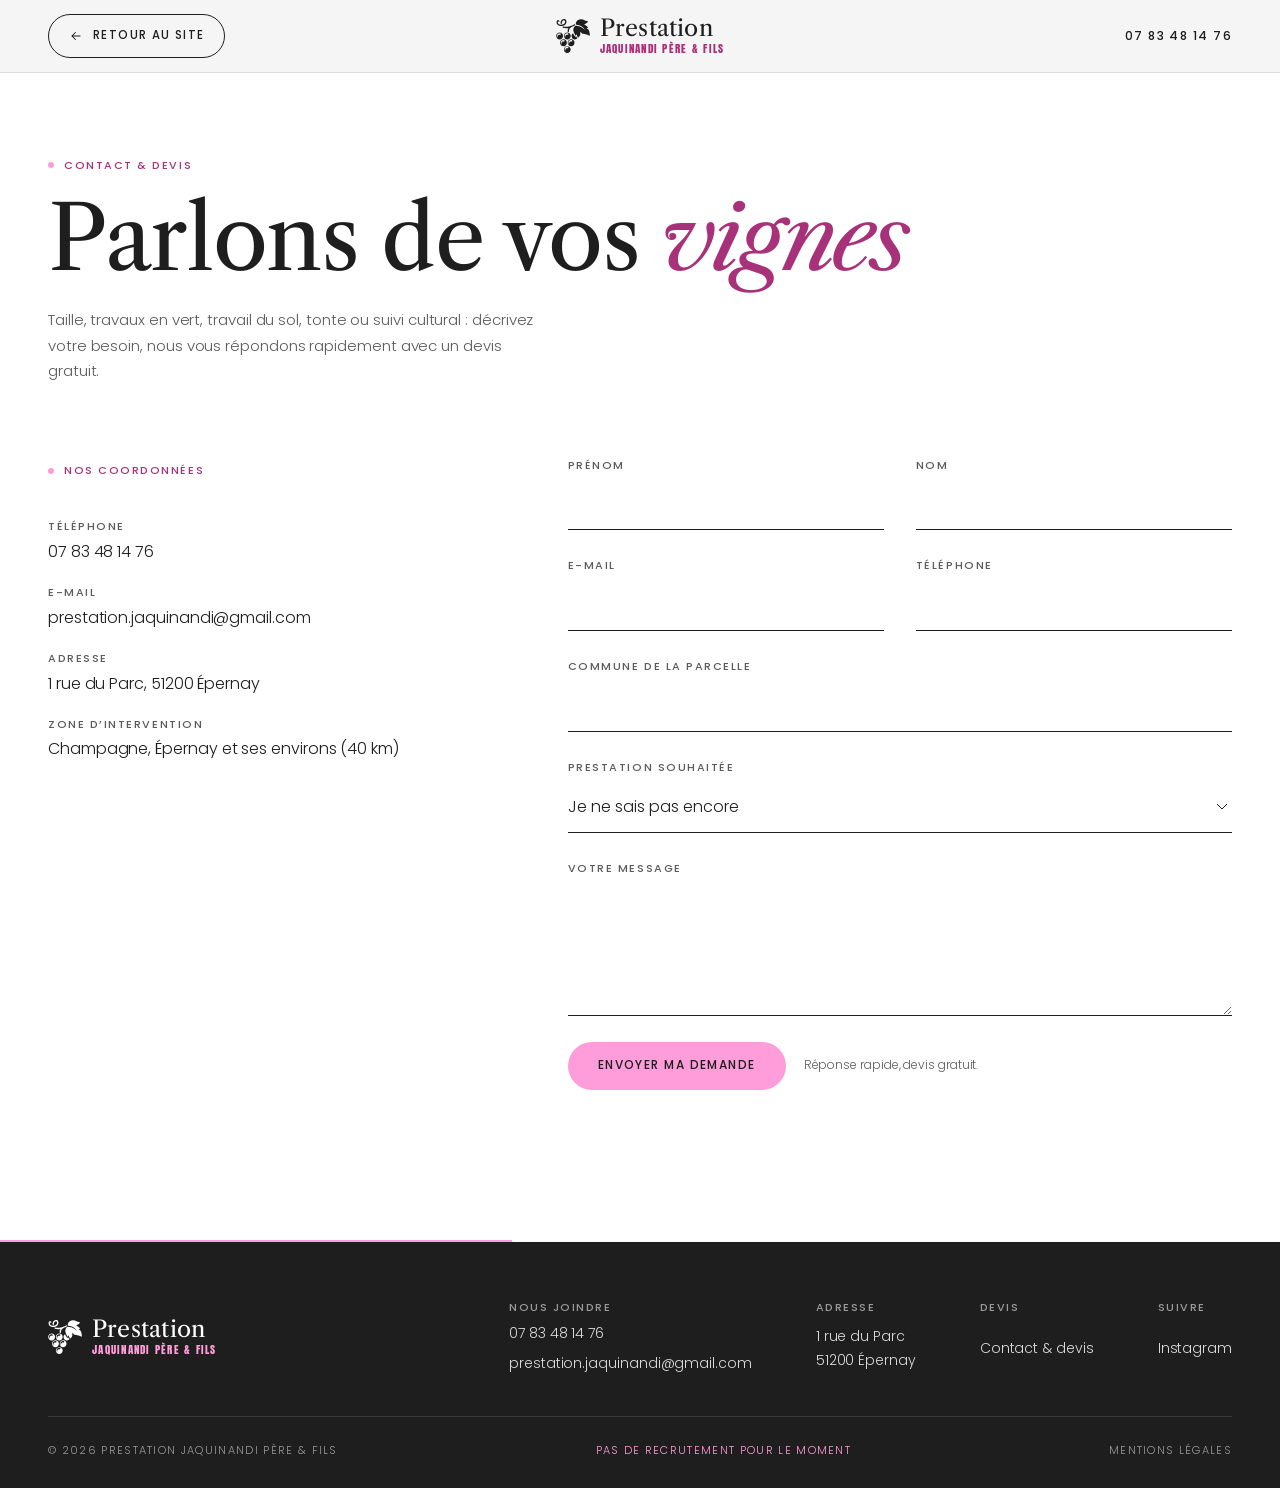
==== contact.html @ 215cd593 "latest version" ====
<!doctype html>
<html lang="fr">
<head>
<meta charset="utf-8">
<meta name="viewport" content="width=device-width, initial-scale=1, viewport-fit=cover">
<title>Contact et devis · Prestation Jaquinandi</title>
<meta name="description" content="Demandez un devis gratuit à Prestation Jaquinandi Père &amp; Fils, prestataire viticole à Épernay : téléphone, e-mail et formulaire de contact.">
<meta name="claude:viewport-fit-sides" content="cover">
<meta name="theme-color" content="#1E1E1E">
<link rel="preconnect" href="https://fonts.googleapis.com">
<link rel="preconnect" href="https://fonts.gstatic.com" crossorigin>
<link rel="stylesheet" href="https://fonts.googleapis.com/css2?family=Anton&amp;family=Libre+Caslon+Text:ital,wght@0,400;1,400&amp;family=Poppins:wght@300;400;500;600&amp;display=swap">
<link rel="stylesheet" href="style.css">
</head>
<body>
<svg width="0" height="0" style="position:absolute" aria-hidden="true">
  <symbol id="grappe" viewBox="21 20 158 160"><g fill="currentColor" fill-rule="evenodd" clip-rule="evenodd"><path d="M35.85 51.963c2.974.842 6.274 1.226 9.589 1.12 2.334-.157 4.651-.451 6.942-.961l-.007-.007a28.56 28.56 0 0 0 4.617-1.592c3.592-1.606 6.734-3.987 8.921-7.197 1.991-2.921 3.174-6.474 3.174-10.682 0-2.134-.322-3.987-.894-5.574-.67-1.860-1.679-3.327-2.922-4.44a10.18 10.18 0 0 0-4.017-2.194c-4.208-1.208-10.009.212-13.411 2.828-5.962 4.583-7.074 12.627-5.879 19.662 2.103.113 4.203.025 6.298-.301-.819-4.501-.348-11.516 3.373-14.376 2.84-2.14 8.167-3.586 10.685.958.321.89.501 2.026.501 3.437 0 2.867-.772 5.238-2.072 7.145-1.495 2.195-3.72 3.857-6.303 5.012-1.602.715-3.342 1.237-5.141 1.571l-.002-.006c-1.977.383-4.075.542-6.432.42l-.087-.005-.071-.005-.016-.001-.087-.006-.087-.006-.018-.001-.069-.005-.087-.006a35.238 35.238 0 0 1-1.993-.194l-.004-.03a23.22 23.22 0 0 1-2.815-.605c-5.659-1.603-11.342-8.993-8.374-14.06.513-.878 1.154-.292 1.828.407a3.116 3.116 0 0 0 4.417.061 3.145 3.145 0 0 0 .061-4.434c-1.164-1.206-2.372-1.973-3.569-2.364-3.233-1.059-6.11.542-7.742 3.328-.9 1.537-1.474 3.519-1.599 5.671-.497 8.596 5.363 15.187 13.292 17.432z"/><path d="M55.855 55.095c-2.344.913-4.823 1.509-7.735 1.703.279.329.566.645.858.948 6.791 7.019 19.539 5.512 29.521 4.02-2.562 3.922-4.093 9.292-3.553 16.826a3.132 3.132 0 0 0 3.34 2.91 3.137 3.137 0 0 0 2.9-3.352c-1.24-17.305 14.079-20.903 24.731-26.58 2.020-1.078 4.105-2.502 4.436-3.255a3.144 3.144 0 0 0-1.602-4.138c-.017-.007-24.954 10.429-29.52 11.123-7.632 1.16-17.616 2.676-23.376-.205z"/><path d="M73.088 83.939c-8.887 0-16.093 7.232-16.093 16.153 0 8.919 7.205 16.151 16.093 16.151s16.094-7.232 16.094-16.151c0-8.921-7.205-16.153-16.094-16.153zm5.234 7.729c-.476 2.355-2.993 2.273-4.855 2.241-5.420-.097-7.734 1.909-9.094 5.039-1.309 3.009-.655 3.844-1.164 6.773-.214 1.224-.658 1.519-1.628-1.593-5.588-17.91 18.375-20.554 16.741-12.46z"/><path d="M73.088 147.696c-8.887 0-16.093 7.231-16.093 16.152 0 8.920 7.205 16.152 16.093 16.152s16.094-7.232 16.094-16.152c0-8.921-7.205-16.152-16.094-16.152zm5.234 7.729c-.476 2.355-2.993 2.273-4.855 2.241-5.420-.097-7.734 1.909-9.094 5.039-1.309 3.009-.655 3.844-1.164 6.773-.214 1.224-.658 1.519-1.628-1.593-5.588-17.91 18.375-20.554 16.741-12.46z"/><path d="M71.184 131.97c0-8.92-7.205-16.152-16.094-16.152-8.888 0-16.093 7.232-16.093 16.152 0 8.921 7.205 16.152 16.093 16.152 8.889-.001 16.094-7.231 16.094-16.152zm-10.86-8.423c-.475 2.355-2.993 2.273-4.855 2.241-5.42-.097-7.734 1.909-9.094 5.039-1.309 3.009-.655 3.844-1.163 6.773-.214 1.224-.658 1.519-1.628-1.593-5.589-17.910 18.374-20.554 16.74-12.46z"/><path d="M91.087 115.818c-8.888 0-16.093 7.232-16.093 16.152 0 8.921 7.205 16.152 16.093 16.152s16.093-7.231 16.093-16.152c0-8.921-7.205-16.152-16.093-16.152zm5.233 7.729c-.475 2.355-2.993 2.273-4.855 2.241-5.42-.097-7.734 1.909-9.094 5.039-1.309 3.009-.655 3.844-1.164 6.773-.214 1.224-.658 1.519-1.628-1.593-5.588-17.910 18.375-20.554 16.741-12.46z"/><path d="M118.687 107.996c-.855-1.859-1.312-2.815-1.772-3.783l-.641-1.346a5.86 5.86 0 0 1-7.334-1.732l-.162-.227c-3.028-3.681-6.27-8.841-8.715-14.19a16.15 16.15 0 0 0-7.069 13.375c0 8.919 7.204 16.151 16.092 16.151 4.759 0 9.035-2.075 11.981-5.37a5.857 5.857 0 0 1-2.38-2.878z"/><path d="M53.185 100.092c0-8.921-7.204-16.153-16.093-16.153-8.887 0-16.092 7.232-16.092 16.153 0 8.919 7.205 16.151 16.093 16.151s16.092-7.232 16.092-16.151zm-10.86-8.424c-.475 2.355-2.993 2.273-4.855 2.241-5.42-.097-7.734 1.909-9.094 5.039-1.309 3.009-.655 3.844-1.164 6.773-.214 1.224-.658 1.519-1.628-1.593-5.588-17.910 18.375-20.554 16.741-12.46z"/><path d="M178.997 94.497c-.099-12.316-2.631-26.095-13.104-30.379-3.824-1.564-5.555-1.057 1.516-2.177 4.448-.704 3.423-1.547.85-5.15-5.377-7.528-14.108-9.776-14.16-10.08-.746-4.314 13.204-5.223 15.465-14.777 1.098-4.641-6.443-1.368-15.554-6.56-17.002-9.69-38.447-.323-40.58 12.506-1.499 9.031 3.548 9.115 10.632 10.628 12.027 2.571 20.076 6.846 28.569 16.921 7.595 9.008.699 3.993-5.836-1.389-6.874-5.659-12.411-8.363-18.901-10.178-5.286-1.476-13.571-4.553-18.12-.888-4.812 3.879-8.26 11.842-8.31 17.899-.063 7.531 4.399 17.891 8.974 24.945 2.664 4.11 2.064 4.304 3.922.551.961-1.939 2.059-4.222 2.221-4.646 1.334 4.167 3.325 8.642 5.163 12.858 1.501 3.451 1.122 4.418 4.646 1.359 1.473-1.277 2.889-2.948 4.122-4.762 4.882-7.183 4.026-9.033 3.845-16.672-.074-3.098.115-5.61 1.272-2.818 11.506 12.12 13.639 8.454 26.83 11.737 4.229 1.053 7.515 2.402 10.248 3.502 5.722 2.3 6.34 3.741 6.29-2.43z"/></g></symbol>
</svg>

<a class="skip" href="#main">Aller au contenu</a>

<header class="hdr solid" id="hdr">
  <div class="hdr-in wrap">
    <a class="hdr-cta" href="index.html"><svg width="14" height="14" viewBox="0 0 24 24" fill="none" stroke="currentColor" stroke-width="1.8" stroke-linecap="round" stroke-linejoin="round" aria-hidden="true" style="transform:scaleX(-1)"><path d="M5 12h14M13 6l6 6-6 6"/></svg><span class="l">Retour au site</span><span class="s">Accueil</span></a>
    <a class="logo" href="index.html" aria-label="Prestation Jaquinandi Père et Fils, retour à l’accueil">
      <svg aria-hidden="true"><use href="#grappe"></use></svg>
      <span><b>Prestation</b><small>JAQUINANDI PÈRE &amp; FILS</small></span>
    </a>
    <a class="caps hdr-tel" href="tel:+33783481476" aria-label="Appeler le 07 83 48 14 76"><span class="t">07 83 48 14 76</span><svg width="16" height="16" viewBox="0 0 24 24" fill="none" stroke="currentColor" stroke-width="1.6" stroke-linecap="round" stroke-linejoin="round" aria-hidden="true"><path d="M22 16.9v3a2 2 0 0 1-2.2 2 19.8 19.8 0 0 1-8.6-3.1 19.5 19.5 0 0 1-6-6A19.8 19.8 0 0 1 2.1 4.2 2 2 0 0 1 4.1 2h3a2 2 0 0 1 2 1.7c.1 1 .4 1.9.7 2.8a2 2 0 0 1-.5 2.1L8 9.9a16 16 0 0 0 6 6l1.3-1.3a2 2 0 0 1 2.1-.4c.9.3 1.8.6 2.8.7a2 2 0 0 1 1.7 2z"/></svg></a>
  </div>
</header>

<main id="main">
<section class="page-hero wrap" aria-labelledby="page-t">
  <p class="lbl rv">Contact &amp; devis</p>
  <h1 class="rv d1" id="page-t">Parlons de vos <em>vignes</em></h1>
  <p class="lead rv d2">Taille, travaux en vert, travail du sol, tonte ou suivi cultural&nbsp;: décrivez votre besoin, nous vous répondons rapidement avec un devis gratuit.</p>
</section>

<section class="contact on-page wrap" id="contact" aria-labelledby="contact-t">
  <div class="contact-grid">
    <div>
      <h2 class="lbl rv" id="contact-t">Nos coordonnées</h2>
      <ul class="coords rv d2">
        <li><small>Téléphone</small><a href="tel:+33783481476">07 83 48 14 76</a></li>
        <li><small>E-mail</small><a href="mailto:prestation.jaquinandi@gmail.com">prestation.jaquinandi@gmail.com</a></li>
        <li><small>Adresse</small><span>1 rue du Parc, 51200 Épernay</span></li>
        <li><small>Zone d’intervention</small><span>Champagne, Épernay et ses environs (40 km)</span></li>
      </ul>
    </div>
    <form class="f rv d1" id="form" action="https://formsubmit.co/prestation.jaquinandi@gmail.com" method="POST">
      <input type="hidden" name="_subject" value="Nouvelle demande de devis depuis le site">
      <input type="hidden" name="_template" value="table">
      <input type="hidden" name="_next" value="#merci" id="fNext">
      <input type="text" name="_honey" style="display:none" tabindex="-1" autocomplete="off" aria-hidden="true">
      <label for="fPrenom">Prénom<input id="fPrenom" name="Prénom" type="text" autocomplete="given-name" required></label>
      <label for="fNom">Nom<input id="fNom" name="Nom" type="text" autocomplete="family-name" required></label>
      <label for="fMail">E-mail<input id="fMail" name="email" type="email" autocomplete="email" required></label>
      <label for="fTel">Téléphone<input id="fTel" name="Téléphone" type="tel" autocomplete="tel"></label>
      <label class="full" for="fCommune">Commune de la parcelle<input id="fCommune" name="Commune" type="text" autocomplete="address-level2"></label>
      <label class="full" for="fObjet">Prestation souhaitée
        <select id="fObjet" name="Prestation">
          <option>Je ne sais pas encore</option><option>Taille &amp; liage</option><option>Travaux en vert</option><option>Travail du sol</option><option>Tonte</option><option>Entretien des abords</option><option>Suivi cultural</option><option>Vendanges</option>
        </select>
      </label>
      <label class="full" for="fMsg">Votre message<textarea id="fMsg" name="Message" rows="4" required></textarea></label>
      <div class="full send"><button class="pill" type="submit">Envoyer ma demande</button><small>Réponse rapide, devis gratuit.</small></div>
      <p class="f-msg" id="fMsgOk" hidden>Merci pour votre message. Nous revenons vers vous très vite.</p>
    </form>
  </div>
</section>
</main>

<footer class="ft dark">
  <div class="ft-line"></div>
  <div class="ft-in wrap">
    <div class="ft-top">
      <a class="logo" href="index.html" aria-label="Retour à l’accueil"><svg aria-hidden="true"><use href="#grappe"></use></svg><span><b>Prestation</b><small>JAQUINANDI PÈRE &amp; FILS</small></span></a>
      <div class="ft-cols">
        <div><small>Nous joindre</small><a href="tel:+33783481476">07 83 48 14 76</a><a href="mailto:prestation.jaquinandi@gmail.com">prestation.jaquinandi@gmail.com</a></div>
        <div><small>Adresse</small><span>1 rue du Parc<br>51200 Épernay</span></div>
        <div><small>Devis</small><a href="contact.html">Contact &amp; devis</a></div>
        <div><small>Suivre</small><a href="https://www.instagram.com/prestation.jaquinandi" target="_blank" rel="noopener">Instagram</a></div>
      </div>
    </div>
    <div class="ft-bot">
      <span>© <span id="yr">2026</span> Prestation Jaquinandi Père &amp; Fils</span>
      <span class="norecr">Pas de recrutement pour le moment</span>
      <a href="mentions-legales.html">Mentions légales</a>
    </div>
  </div>
</footer>

<script>
(function(){
  var d=document, root=d.documentElement;
  root.classList.add('js');
  var reduce=window.matchMedia('(prefers-reduced-motion: reduce)').matches;
  var $=function(q){return d.querySelector(q)};
  $('#yr').textContent=new Date().getFullYear();

  /* Apparition des blocs */
  var rvs=Array.prototype.slice.call(d.querySelectorAll('.rv'));
  if('IntersectionObserver' in window && !reduce){
    var io=new IntersectionObserver(function(es){es.forEach(function(e){if(e.isIntersecting){e.target.classList.add('in');io.unobserve(e.target)}})},{rootMargin:'0px 0px -8% 0px'});
    rvs.forEach(function(el){io.observe(el)});
  } else rvs.forEach(function(el){el.classList.add('in')});

  /* Prestation pré-sélectionnée : contact.html?prestation=Tonte */
  try{
    var want=new URLSearchParams(location.search).get('prestation'), sel=$('#fObjet');
    if(want) Array.prototype.forEach.call(sel.options,function(o){if(o.text.toLowerCase()===want.toLowerCase())sel.value=o.value});
  }catch(e){}

  /* Formulaire (FormSubmit) */
  var fNext=$('#fNext'), ok=$('#fMsgOk'), form=$('#form');
  try{fNext.value=location.href.split('#')[0].split('?')[0]+'#merci'}catch(e){}
  if(location.hash==='#merci'){ok.hidden=false;form.scrollIntoView()}
  var framed=false; try{framed=window.self!==window.top}catch(e){framed=true}
  if(framed || location.protocol==='file:'){
    form.addEventListener('submit',function(e){e.preventDefault();ok.textContent='Aperçu : le formulaire est désactivé ici. Sur le site en ligne, la demande arrivera par e-mail.';ok.hidden=false});
  }
})();
</script>
</body>
</html>
---- style.css ----
/* Mise en page : style maison de Champagne (blanc, typo fine en capitales, photo pleine page),
   aux couleurs de Prestation Jaquinandi. Le rose reste un détail : filets, puces, mots-clés. */
:root{
  --rose:#FE9DD9;        /* rose signature (décor, fonds) */
  --rose-ink:#A8327A;    /* rose lisible sur clair (texte) */
  --ink:#1E1E1E;         /* anthracite */
  --paper:#F5F5F5;       /* blanc cassé */
  --white:#FFFFFF;
  --grey:#8F8F8F;        /* gris charte (décor) */
  --grey-ink:#5C5A5B;    /* gris lisible (texte secondaire) */
  --line:#DEDADC;
  --display:"Libre Caslon Text", "Adobe Caslon Pro", Georgia, "Times New Roman", serif;
  --body:Poppins, "Helvetica Neue", Arial, sans-serif;
  --stamp:Anton, Impact, "Arial Narrow", sans-serif;
  --ease:cubic-bezier(.22,.8,.2,1);
  --gut:max(16px, env(safe-area-inset-left, 0px));
  --gut-r:max(16px, env(safe-area-inset-right, 0px));
  --pad:clamp(16px, 4vw, 48px);
  color-scheme:light;
}
*,*::before,*::after{box-sizing:border-box}
html{scroll-behavior:smooth;-webkit-text-size-adjust:100%}
body{margin:0;background:var(--paper);color:var(--ink);font-family:var(--body);font-weight:300;font-size:15px;line-height:1.7;letter-spacing:-.005em;-webkit-font-smoothing:antialiased;overflow-x:hidden}
img{display:block;max-width:100%}
a{color:inherit}
button{font:inherit;color:inherit}
h1,h2,h3{font-weight:400;margin:0;text-wrap:balance}
p{margin:0}
:focus-visible{outline:2px solid var(--rose-ink);outline-offset:3px}
.dark :focus-visible{outline-color:var(--rose)}
.sr{position:absolute;width:1px;height:1px;overflow:hidden;clip:rect(0 0 0 0);white-space:nowrap}
.skip{position:fixed;left:16px;top:-60px;z-index:100;background:var(--ink);color:#fff;padding:10px 16px;text-decoration:none}
.skip:focus{top:16px}

/* Éléments récurrents */
.wrap{padding-left:max(var(--pad), env(safe-area-inset-left, 0px));padding-right:max(var(--pad), env(safe-area-inset-right, 0px))}
.lbl{display:inline-flex;align-items:center;gap:10px;font-size:11px;font-weight:500;text-transform:uppercase;letter-spacing:.14em;color:var(--rose-ink)}
.lbl::before{content:"";width:6px;height:6px;border-radius:50%;background:var(--rose)}
.dark .lbl{color:var(--rose)}
.split{display:block;height:2px;width:120px;background:linear-gradient(90deg,var(--rose) 0 40%,var(--ink) 40% 100%)}
.dark .split{background:linear-gradient(90deg,var(--rose) 0 40%,#fff 40% 100%)}
.h2{font-family:var(--display);font-size:clamp(30px,4.2vw,56px);line-height:1.08;letter-spacing:-.01em}
.h2 em{font-style:italic;color:var(--rose-ink)}
.dark .h2 em{color:var(--rose)}
.caps{font-size:12px;font-weight:500;text-transform:uppercase;letter-spacing:.12em}
.u{text-decoration:none;border-bottom:1px solid var(--rose);padding-bottom:3px;transition:color .3s}
.u:hover{color:var(--rose-ink)}
.dark .u:hover{color:var(--rose)}
.pill{display:inline-flex;align-items:center;justify-content:center;gap:10px;min-height:48px;padding:0 30px;border-radius:999px;border:0;background:var(--rose);color:var(--ink);font-size:12px;font-weight:500;text-transform:uppercase;letter-spacing:.12em;text-decoration:none;cursor:pointer;transition:transform .4s var(--ease),background .3s}
.pill:hover{transform:translateY(-2px);background:#ffb3e3}
.pill.dark-pill{background:var(--ink);color:#fff}
.pill.dark-pill:hover{background:#000}

/* Apparition au défilement (uniquement si JS actif) */
.js .rv{opacity:0;transform:translateY(28px);transition:opacity 1s var(--ease),transform 1.1s var(--ease)}
.js .rv.in{opacity:1;transform:none}
.js .rv.d1{transition-delay:.1s}.js .rv.d2{transition-delay:.2s}.js .rv.d3{transition-delay:.3s}

/* ---------- En-tête ---------- */
body::before{content:"";position:fixed;inset:0 0 auto;height:env(safe-area-inset-top,0px);z-index:60;background:var(--ink)}
.hdr{position:fixed;top:env(safe-area-inset-top,0px);left:0;right:0;z-index:50;color:#fff;transition:background .5s var(--ease),color .5s,transform .6s var(--ease),border-color .5s;border-bottom:1px solid transparent}
.hdr.solid{background:rgba(245,245,245,.92);-webkit-backdrop-filter:blur(14px);backdrop-filter:blur(14px);color:var(--ink);border-bottom-color:var(--line)}
.hdr.hide{transform:translateY(-110%)}
.hdr-in{display:grid;grid-template-columns:1fr auto 1fr;align-items:center;gap:16px;padding-block:14px}
.hdr .caps{background:none;border:0;padding:12px 0;cursor:pointer;text-decoration:none;display:inline-flex;align-items:center;gap:10px}
.logo{display:flex;align-items:center;gap:10px;text-decoration:none;line-height:1}
.logo svg{width:34px;height:34px;flex:none}
.logo b{display:block;font-family:var(--display);font-weight:400;font-size:23px;letter-spacing:.01em}
.logo small{display:block;font-family:var(--stamp);font-size:10.5px;letter-spacing:.12em;color:var(--rose);margin-top:4px}
.hdr.solid .logo small{color:var(--rose-ink)}
/* Bouton Contact & devis + téléphone */
.hdr-cta{justify-self:start;display:inline-flex;align-items:center;gap:10px;min-height:44px;padding:0 20px;border:1px solid currentColor;border-radius:999px;font-size:11.5px;font-weight:500;text-transform:uppercase;letter-spacing:.12em;text-decoration:none;transition:background .35s,color .35s,border-color .35s}
.hdr-cta:hover{background:var(--rose);border-color:var(--rose);color:var(--ink)}
.hdr-cta svg{flex:none;transition:transform .4s var(--ease)}
.hdr-cta:hover svg{transform:translateX(3px)}
.hdr-cta .s{display:none}
.hdr .hdr-tel{justify-self:end;font-variant-numeric:tabular-nums}
.hdr-tel svg{display:none}
@media (max-width:640px){
  .logo svg{width:28px;height:28px}.logo b{font-size:19px}.logo small{font-size:9px}
  .hdr-cta{padding:0 14px}.hdr-cta .l{display:none}.hdr-cta .s{display:inline}.hdr-cta svg{display:none}
  .hdr-tel .t{display:none}.hdr-tel svg{display:block}
  .hdr .hdr-tel{width:44px;height:44px;justify-content:center;border:1px solid currentColor;border-radius:50%;padding:0}
}
.call-cta{display:flex;flex-wrap:wrap;align-items:center;gap:20px 32px}
.call .pill.dark-pill{min-height:52px}
/* Page contact */
.page-hero{padding-top:calc(env(safe-area-inset-top,0px) + 150px);padding-bottom:clamp(40px,6vw,72px);background:var(--white)}
.page-hero h1{font-family:var(--display);font-size:clamp(44px,7vw,104px);line-height:1;letter-spacing:-.015em;margin-top:18px}
.page-hero h1 em{font-style:italic;color:var(--rose-ink)}
.page-hero p.lead{margin-top:24px;max-width:56ch;color:var(--grey-ink)}
.contact.on-page{padding-top:0}


/* ---------- Couverture ---------- */
.hero{position:relative;min-height:max(600px,96svh);display:flex;flex-direction:column;justify-content:flex-end;color:#fff;background:var(--ink);overflow:hidden}
.hero-img{position:absolute;inset:0;width:100%;height:100%;object-fit:cover;object-position:50% 55%;transform:scale(1.12);transition:transform 2.8s var(--ease)}
.loaded .hero-img{transform:scale(1)}
.hero::after{content:"";position:absolute;inset:0;background:linear-gradient(180deg,rgba(0,0,0,.42) 0%,rgba(0,0,0,0) 22%,rgba(0,0,0,0) 55%,rgba(0,0,0,.55) 100%)}
.hero-in{position:relative;z-index:1;display:flex;flex-wrap:wrap;align-items:flex-end;justify-content:space-between;gap:24px;padding-block:0 clamp(28px,5vw,56px)}
.hero h1{font-family:var(--display);font-size:clamp(38px,6.4vw,92px);line-height:1.02;letter-spacing:-.015em;max-width:12ch}
.hero h1 em{color:var(--rose)}
.hero h1 .w{display:inline-block;overflow:hidden;vertical-align:bottom;padding-bottom:.08em}
.hero h1 .w>span{display:inline-block;transform:translateY(110%);transition:transform 1.3s var(--ease)}
.loaded .hero h1 .w>span{transform:none}
.hero .split{width:0;transition:width 1.2s var(--ease) .6s;margin-bottom:22px}
.loaded .hero .split{width:120px}
.hero-side{display:flex;flex-direction:column;align-items:flex-end;gap:14px;text-align:right;max-width:300px;opacity:0;transition:opacity 1.2s .9s}
.loaded .hero-side{opacity:1}
.hero-side p{font-size:13px;line-height:1.6}
.scroll-cue{width:1px;height:46px;background:rgba(255,255,255,.35);position:relative;overflow:hidden;margin-left:auto}
.scroll-cue::after{content:"";position:absolute;left:0;top:-50%;width:1px;height:50%;background:var(--rose);animation:cue 2.2s var(--ease) infinite}
@keyframes cue{to{top:110%}}

/* ---------- Intro / manifeste ---------- */
.intro{padding-block:clamp(90px,13vw,170px);text-align:center;background:var(--white)}
.intro .h2{max-width:20ch;margin:18px auto 0}
.intro .split{margin:32px auto}
.intro p.lead{max-width:60ch;margin:0 auto;color:var(--grey-ink);font-size:15.5px}
.poles{display:flex;flex-wrap:wrap;justify-content:center;gap:10px;margin-top:36px}
.poles span{border:1px solid var(--line);border-radius:999px;padding:9px 18px;font-size:12px;text-transform:uppercase;letter-spacing:.1em;font-weight:400}

/* Bandeau défilant */
.marquee{background:var(--ink);color:#fff;overflow:hidden;padding-block:20px;border-block:1px solid #333}
.marquee-track{display:flex;width:max-content;animation:mq 46s linear infinite}
.marquee:hover .marquee-track{animation-play-state:paused}
.marquee span{display:inline-flex;align-items:center;gap:28px;padding-right:28px;font-size:13px;text-transform:uppercase;letter-spacing:.12em;white-space:nowrap}
.marquee span::after{content:"";width:6px;height:6px;border-radius:50%;background:var(--rose)}
@keyframes mq{to{transform:translateX(-50%)}}

/* ---------- Une année dans la vigne (effet principal) ---------- */
.seasons{position:relative;height:520vh;background:var(--ink)}
.s-stage{position:sticky;top:0;height:100vh;height:100svh;overflow:hidden;color:#fff}
.s-bg{position:absolute;inset:0;clip-path:inset(100% 0 0 0);transition:clip-path 1.3s var(--ease)}
.s-bg.on{clip-path:inset(0)}
.s-bg:first-child{clip-path:inset(0)}
.s-bg img{width:100%;height:100%;object-fit:cover;transform:scale(1.14);will-change:transform}
.s-shade{position:absolute;inset:0;background:linear-gradient(90deg,rgba(0,0,0,.7) 0%,rgba(0,0,0,.35) 50%,rgba(0,0,0,.25) 100%),linear-gradient(0deg,rgba(0,0,0,.55) 0%,rgba(0,0,0,0) 40%)}
.s-ui{position:relative;z-index:2;height:100%;display:grid;grid-template-rows:auto 1fr auto;padding-top:calc(env(safe-area-inset-top,0px) + 40px);padding-bottom:max(28px,env(safe-area-inset-bottom,0px))}
.s-head{display:flex;justify-content:space-between;align-items:center;gap:16px}
.s-count{font-family:var(--display);font-size:15px;font-variant-numeric:tabular-nums;letter-spacing:.04em}
.s-count b{font-weight:400;color:var(--rose)}
.s-body{position:relative;min-height:0}
.s-panel{position:absolute;inset:0;display:grid;grid-template-columns:minmax(0,1.3fr) minmax(0,1fr);align-items:center;gap:clamp(24px,5vw,80px);pointer-events:none;visibility:hidden;transition:visibility 0s 1.2s}
.s-panel.on{pointer-events:auto;visibility:visible;transition:none}
.s-name{font-family:var(--display);font-size:clamp(60px,10.5vw,170px);line-height:.9;letter-spacing:-.02em}
.s-name .w{display:block;overflow:hidden;padding-bottom:.1em}
.s-name .w>span{display:block;transform:translateY(140%);transition:transform 1.1s var(--ease)}
.s-panel.on .s-name .w>span{transform:none;transition-delay:.15s}
.s-months{margin-top:18px;display:flex;align-items:center;gap:14px;opacity:0;transform:translateY(12px);transition:opacity .8s,transform .9s var(--ease)}
.s-months::before{content:"";width:40px;height:1px;background:var(--rose)}
.s-panel.on .s-months{opacity:1;transform:none;transition-delay:.35s}
.s-side{display:grid;grid-template-columns:minmax(0,150px) minmax(0,1fr);gap:28px;align-items:end}
.s-photo{aspect-ratio:3/4;overflow:hidden;clip-path:inset(100% 0 0 0);transition:clip-path 1.1s var(--ease)}
.s-panel.on .s-photo{clip-path:inset(0);transition-delay:.3s}
.s-photo img{width:100%;height:100%;object-fit:cover}
.s-list{list-style:none;margin:0;padding:0;display:grid;gap:0}
.s-list li{padding:14px 0;border-top:1px solid rgba(255,255,255,.22);opacity:0;transform:translateY(16px);transition:opacity .7s,transform .8s var(--ease)}
.s-list li:last-child{border-bottom:1px solid rgba(255,255,255,.22)}
.s-list b{display:block;font-weight:500;font-size:13px;text-transform:uppercase;letter-spacing:.1em}
.s-list span{display:block;font-size:13px;color:#d6d6d6;line-height:1.5;margin-top:2px}
.s-panel.on .s-list li{opacity:1;transform:none}
.s-panel.on .s-list li:nth-child(1){transition-delay:.35s}.s-panel.on .s-list li:nth-child(2){transition-delay:.45s}.s-panel.on .s-list li:nth-child(3){transition-delay:.55s}.s-panel.on .s-list li:nth-child(4){transition-delay:.65s}
.s-panel:not(.on) .s-name .w>span{transform:translateY(-140%)}
.s-panel.ahead:not(.on) .s-name .w>span{transform:translateY(140%)}
.s-time{display:grid;grid-template-columns:repeat(4,minmax(0,1fr));gap:10px}
.s-time button{background:none;border:0;padding:0 0 4px;text-align:left;cursor:pointer;color:rgba(255,255,255,.6);transition:color .4s}
.s-time button.on{color:#fff}
.s-time .bar{display:block;height:2px;background:rgba(255,255,255,.25);margin-bottom:12px;overflow:hidden}
.s-time .bar i{display:block;height:100%;width:100%;background:var(--rose);transform-origin:0 50%;transform:scaleX(0)}
@media (max-width:820px){
  .s-panel{grid-template-columns:minmax(0,1fr);align-content:center;gap:28px}
  .s-side{grid-template-columns:minmax(0,1fr)}
  .s-photo{display:none}
  .s-list li{padding:10px 0}
  .s-time .t{font-size:10px;letter-spacing:.08em}
}
@media (max-height:620px) and (max-width:820px){.s-list span{display:none}}

/* ---------- Prestations ---------- */
.services{padding-block:clamp(90px,12vw,150px);background:var(--paper)}
.sec-head{display:flex;flex-wrap:wrap;align-items:flex-end;justify-content:space-between;gap:24px 48px;margin-bottom:clamp(40px,6vw,72px)}
.sec-head .h2{margin-top:14px;max-width:16ch}
.sec-head p{max-width:46ch;color:var(--grey-ink)}
.grid{display:grid;grid-template-columns:repeat(3,minmax(0,1fr));gap:clamp(16px,2vw,28px)}
@media (max-width:900px){.grid{grid-template-columns:repeat(2,minmax(0,1fr))}}
@media (max-width:560px){.grid{grid-template-columns:minmax(0,1fr)}}
.tile{text-decoration:none;display:block}
.tile figure{margin:0;overflow:hidden;aspect-ratio:4/5;background:#e7e5e6}
.tile img{width:100%;height:100%;object-fit:cover;transition:transform 1.4s var(--ease)}
.tile:hover img{transform:scale(1.05)}
.tile .bar{display:block;width:24px;height:2px;margin:18px 0 0;background:var(--rose);transition:width .6s var(--ease)}
.tile:hover .bar{width:72px}
.tile h3{margin-top:14px;font-size:14px;font-weight:500;text-transform:uppercase;letter-spacing:.1em;transition:color .3s}
.tile:hover h3{color:var(--rose-ink)}
.tile p{margin-top:6px;font-size:13.5px;color:var(--grey-ink);line-height:1.6}
.tile p.tag{font-family:var(--display);font-style:italic;font-size:16px;color:var(--ink);margin-top:8px}

/* ---------- Avant / après ---------- */
.ba{padding-block:0 clamp(90px,12vw,150px);background:var(--paper)}
.ba-box{position:relative;aspect-ratio:16/9;max-height:82svh;width:100%;overflow:hidden;background:var(--ink);user-select:none;-webkit-user-select:none;touch-action:pan-y}
@media (max-width:700px){.ba-box{aspect-ratio:4/5}}
.ba-box img{position:absolute;inset:0;width:100%;height:100%;object-fit:cover;pointer-events:none}
.ba-box .after{clip-path:inset(0 0 0 var(--pos,50%))}
.ba-line{position:absolute;top:0;bottom:0;left:var(--pos,50%);width:2px;margin-left:-1px;background:var(--rose);pointer-events:none}
.ba-knob{position:absolute;top:50%;left:var(--pos,50%);width:56px;height:56px;margin:-28px 0 0 -28px;border-radius:50%;background:var(--rose);display:flex;align-items:center;justify-content:center;pointer-events:none;transition:transform .3s var(--ease)}
.ba-box:hover .ba-knob{transform:scale(1.08)}
.ba-tag{position:absolute;top:20px;padding:8px 14px;background:rgba(30,30,30,.72);color:#fff;font-size:11px;font-weight:500;text-transform:uppercase;letter-spacing:.14em;pointer-events:none}
.ba-tag.l{left:20px}.ba-tag.r{right:20px;background:var(--rose);color:var(--ink)}
.ba-box input{position:absolute;inset:0;width:100%;height:100%;margin:0;opacity:0;cursor:ew-resize}
.ba-box:has(input:focus-visible){outline:2px solid var(--rose-ink);outline-offset:4px}
.ba-note{margin-top:16px;display:flex;flex-wrap:wrap;justify-content:space-between;gap:12px;font-size:13px;color:var(--grey-ink)}

/* ---------- Bandeau photo ---------- */
.band{position:relative;height:clamp(460px,80vh,760px);overflow:hidden;color:#fff;background:var(--ink)}
.band img{position:absolute;left:0;top:-12%;width:100%;height:124%;object-fit:cover;object-position:50% 40%;filter:grayscale(1) contrast(1.05);will-change:transform}
.band::after{content:"";position:absolute;inset:0;background:linear-gradient(180deg,rgba(0,0,0,0) 45%,rgba(0,0,0,.6) 100%)}
.band-in{position:absolute;left:0;right:0;bottom:0;z-index:1;padding-block:0 clamp(28px,5vw,56px);display:flex;flex-wrap:wrap;gap:16px;align-items:flex-end;justify-content:space-between}
.band .split{margin-bottom:20px}

/* ---------- À propos ---------- */
.about{padding-block:clamp(90px,12vw,160px);background:var(--white)}
.about-grid{display:grid;grid-template-columns:minmax(0,.9fr) minmax(0,1.1fr);gap:clamp(32px,7vw,110px);align-items:center}
@media (max-width:820px){.about-grid{grid-template-columns:minmax(0,1fr)}}
.about figure{margin:0;position:relative}
.about figure .ph{aspect-ratio:4/5;overflow:hidden}
.about figure img{width:100%;height:100%;object-fit:cover}
.about figure figcaption{position:absolute;left:-1px;bottom:-1px;background:var(--white);padding:14px 20px 0 0;font-family:var(--display);font-style:italic;font-size:18px}
.about .h2{margin-top:14px}
.about-txt{display:grid;gap:18px;margin-top:28px;color:var(--grey-ink);max-width:60ch}
.creds{display:flex;flex-wrap:wrap;gap:8px;margin-top:28px}
.creds span{border:1px solid var(--rose);border-radius:999px;padding:7px 15px;font-size:12px;font-weight:400}
.method{margin-top:clamp(80px,10vw,130px)}
.steps{list-style:none;margin:40px 0 0;padding:0;display:grid;grid-template-columns:repeat(4,minmax(0,1fr));gap:clamp(20px,3vw,40px);counter-reset:st}
@media (max-width:900px){.steps{grid-template-columns:repeat(2,minmax(0,1fr))}}
@media (max-width:560px){.steps{grid-template-columns:minmax(0,1fr)}}
.steps li{counter-increment:st;border-top:1px solid var(--ink);padding-top:20px}
.steps li::before{content:counter(st,decimal-leading-zero);font-family:var(--display);font-size:15px;color:var(--rose-ink)}
.steps h3{font-size:13px;font-weight:500;text-transform:uppercase;letter-spacing:.1em;margin-top:12px}
.steps p{margin-top:10px;font-size:13.5px;color:var(--grey-ink);line-height:1.65}

/* ---------- Témoignages ---------- */
.quotes{padding-block:clamp(90px,12vw,150px);background:var(--paper);text-align:center}
.quotes .h2{margin:14px auto 0;max-width:18ch}
.q-grid{display:grid;grid-template-columns:repeat(3,minmax(0,1fr));gap:clamp(24px,4vw,64px);margin-top:clamp(48px,6vw,80px)}
@media (max-width:820px){.q-grid{grid-template-columns:minmax(0,1fr);max-width:520px;margin-inline:auto}}
.q-grid figure{margin:0;display:flex;flex-direction:column;align-items:center}
.q-grid figure::before{content:"\201D";font-family:var(--display);font-size:84px;line-height:.6;height:40px;color:var(--rose)}
.q-grid blockquote{margin:18px 0 0;font-family:var(--display);font-size:clamp(19px,1.7vw,23px);line-height:1.45}
.q-grid figcaption{margin-top:20px;font-size:12px;font-weight:500;text-transform:uppercase;letter-spacing:.14em;color:var(--grey-ink)}

/* ---------- Instagram ---------- */
.insta{padding-block:clamp(90px,12vw,150px) clamp(70px,9vw,110px);background:var(--white)}
.car-ctrl{display:flex;align-items:center;gap:22px}
.car-ctrl button{background:none;border:1px solid var(--ink);width:48px;height:48px;border-radius:50%;display:inline-flex;align-items:center;justify-content:center;cursor:pointer;transition:background .3s,color .3s}
.car-ctrl button:hover{background:var(--ink);color:#fff}
.car-ctrl button:disabled{opacity:.3;pointer-events:none}
.car{display:flex;gap:16px;overflow-x:auto;scroll-snap-type:x mandatory;scrollbar-width:none;padding-left:max(var(--pad), env(safe-area-inset-left, 0px));padding-right:max(var(--pad), env(safe-area-inset-right, 0px));scroll-padding-left:max(var(--pad), env(safe-area-inset-left, 0px));cursor:grab}
.car::-webkit-scrollbar{display:none}
.car.drag{cursor:grabbing;scroll-snap-type:none}
.car figure{flex:0 0 clamp(240px,26vw,380px);margin:0;scroll-snap-align:start}
.car .ph{aspect-ratio:4/5;overflow:hidden;background:#e7e5e6}
.car img{width:100%;height:100%;object-fit:cover;transition:transform 1.2s var(--ease);-webkit-user-drag:none}
.car figure:hover img{transform:scale(1.04)}
.car figcaption{margin-top:12px;font-size:12px;text-transform:uppercase;letter-spacing:.1em;color:var(--grey-ink)}
.car a{display:block;color:inherit;text-decoration:none}
.car .ph{position:relative}
.car .kind{position:absolute;top:12px;right:12px;width:32px;height:32px;border-radius:50%;background:rgba(30,30,30,.62);color:#fff;display:flex;align-items:center;justify-content:center}
.car figcaption.cap{text-transform:none;letter-spacing:0;font-size:13px;line-height:1.5;display:-webkit-box;-webkit-line-clamp:2;-webkit-box-orient:vertical;overflow:hidden}
.car figcaption.cap time{display:block;font-size:11px;font-weight:500;text-transform:uppercase;letter-spacing:.12em;color:var(--rose-ink);margin-bottom:2px}
.car-prog{height:2px;background:var(--line);margin-top:32px}
.car-prog i{display:block;height:100%;background:var(--rose);width:20%;transform-origin:0 50%;transition:width .3s}

/* ---------- FAQ ---------- */
.faq{padding-block:clamp(90px,12vw,150px);background:var(--paper)}
.faq-grid{display:grid;grid-template-columns:minmax(0,.8fr) minmax(0,1.2fr);gap:clamp(32px,6vw,100px);align-items:start}
@media (max-width:820px){.faq-grid{grid-template-columns:minmax(0,1fr)}}
.faq-grid .h2{margin-top:14px}
.faq-grid aside p{margin-top:22px;color:var(--grey-ink);max-width:40ch}
.faq-grid aside .pill{margin-top:30px}
.acc{border-top:1px solid var(--ink)}
.acc-item{border-bottom:1px solid var(--line)}
.acc-item h3{margin:0}
.acc-item button{width:100%;display:flex;justify-content:space-between;align-items:center;gap:20px;background:none;border:0;padding:24px 0;text-align:left;cursor:pointer;font-size:16px;font-weight:400;line-height:1.4}
.acc-item button:hover{color:var(--rose-ink)}
.acc-ico{position:relative;flex:none;width:14px;height:14px}
.acc-ico::before,.acc-ico::after{content:"";position:absolute;left:0;top:50%;width:14px;height:1.5px;margin-top:-.75px;background:currentColor;transition:transform .5s var(--ease)}
.acc-ico::after{transform:rotate(90deg)}
.acc-item.open .acc-ico::after{transform:rotate(0)}
.acc-item.open button{color:var(--rose-ink)}
.acc-panel{display:grid;grid-template-rows:0fr;transition:grid-template-rows .6s var(--ease)}
.acc-item.open .acc-panel{grid-template-rows:1fr}
.acc-panel>div{overflow:hidden}
.acc-panel p{padding:0 40px 26px 0;color:var(--grey-ink);max-width:62ch}

/* ---------- Appel + contact ---------- */
.call{background:var(--rose);color:var(--ink)}
.call-in{padding-block:clamp(70px,9vw,110px);display:flex;flex-wrap:wrap;align-items:flex-end;justify-content:space-between;gap:28px}
.call h2{font-family:var(--stamp);font-size:clamp(52px,9vw,128px);line-height:.92;text-transform:uppercase;margin-top:12px}
.call a.num{text-decoration:none;font-size:clamp(22px,2.6vw,32px);font-weight:500;border-bottom:2px solid var(--ink);padding-bottom:4px;font-variant-numeric:tabular-nums}
.contact{padding-block:clamp(90px,12vw,150px);background:var(--white)}
.contact-grid{display:grid;grid-template-columns:minmax(0,.8fr) minmax(0,1.2fr);gap:clamp(32px,6vw,100px)}
@media (max-width:820px){.contact-grid{grid-template-columns:minmax(0,1fr)}}
.contact .h2{margin-top:14px}
.coords{list-style:none;margin:36px 0 0;padding:0;display:grid;gap:18px}
.coords li{display:grid;gap:2px}
.coords small{font-size:11px;font-weight:500;text-transform:uppercase;letter-spacing:.14em;color:var(--grey-ink)}
.coords a,.coords span{font-size:16px;text-decoration:none;word-break:break-word}
.coords a:hover{color:var(--rose-ink)}
form.f{display:grid;grid-template-columns:repeat(2,minmax(0,1fr));gap:26px 32px}
@media (max-width:560px){form.f{grid-template-columns:minmax(0,1fr)}}
.f .full{grid-column:1/-1}
.f label{display:grid;gap:4px;font-size:11px;font-weight:500;text-transform:uppercase;letter-spacing:.14em;color:var(--grey-ink)}
.f input,.f textarea,.f select{width:100%;font:inherit;font-size:16px;font-weight:300;letter-spacing:0;text-transform:none;color:var(--ink);padding:12px 0;border:0;border-bottom:1px solid var(--ink);border-radius:0;background:transparent;-webkit-appearance:none;appearance:none}
.f textarea{resize:vertical;min-height:110px}
.f select{background:transparent url("data:image/svg+xml,%3Csvg xmlns='http://www.w3.org/2000/svg' width='12' height='8'%3E%3Cpath d='M1 1l5 5 5-5' fill='none' stroke='%231E1E1E'/%3E%3C/svg%3E") no-repeat right 4px center}
.f input:focus,.f textarea:focus,.f select:focus{outline:none;border-bottom:2px solid var(--rose-ink);padding-bottom:11px}
.f .send{display:flex;flex-wrap:wrap;align-items:center;gap:18px}
.f .send small{font-size:12px;color:var(--grey-ink)}
.f-msg{grid-column:1/-1;padding:16px 20px;background:#fdeef8;border-left:2px solid var(--rose-ink);font-size:14px}

/* ---------- Pied de page ---------- */
.ft{background:var(--ink);color:#d9d9d9}
.ft-line{height:2px;background:linear-gradient(90deg,var(--rose) 0 40%,#fff 40% 100%)}
.ft-in{padding-block:56px max(28px,env(safe-area-inset-bottom,0px));display:grid;gap:40px}
.ft-top{display:flex;flex-wrap:wrap;justify-content:space-between;gap:32px}
.ft .logo{color:#fff}
.ft-cols{display:flex;flex-wrap:wrap;gap:28px 64px;font-size:14px}
.ft-cols div{display:grid;gap:6px}
.ft-cols small{font-size:11px;font-weight:500;text-transform:uppercase;letter-spacing:.14em;color:#9a9a9a}
.ft-cols a{text-decoration:none}
.ft-cols a:hover{color:var(--rose)}
.ft-bot{display:flex;flex-wrap:wrap;justify-content:space-between;gap:12px 24px;padding-top:24px;border-top:1px solid #383838;font-size:11px;text-transform:uppercase;letter-spacing:.12em;color:#9a9a9a}
.ft-bot a{text-decoration:none}
.ft-bot a:hover{color:var(--rose)}
.ft-bot .norecr{color:var(--rose)}

@media (prefers-reduced-motion:reduce){
  *,*::before,*::after{animation:none!important;transition-duration:.01ms!important;transition-delay:0s!important;scroll-behavior:auto!important}
  .hero-img,.s-bg img{transform:none!important}
  .js .rv{opacity:1;transform:none}
}
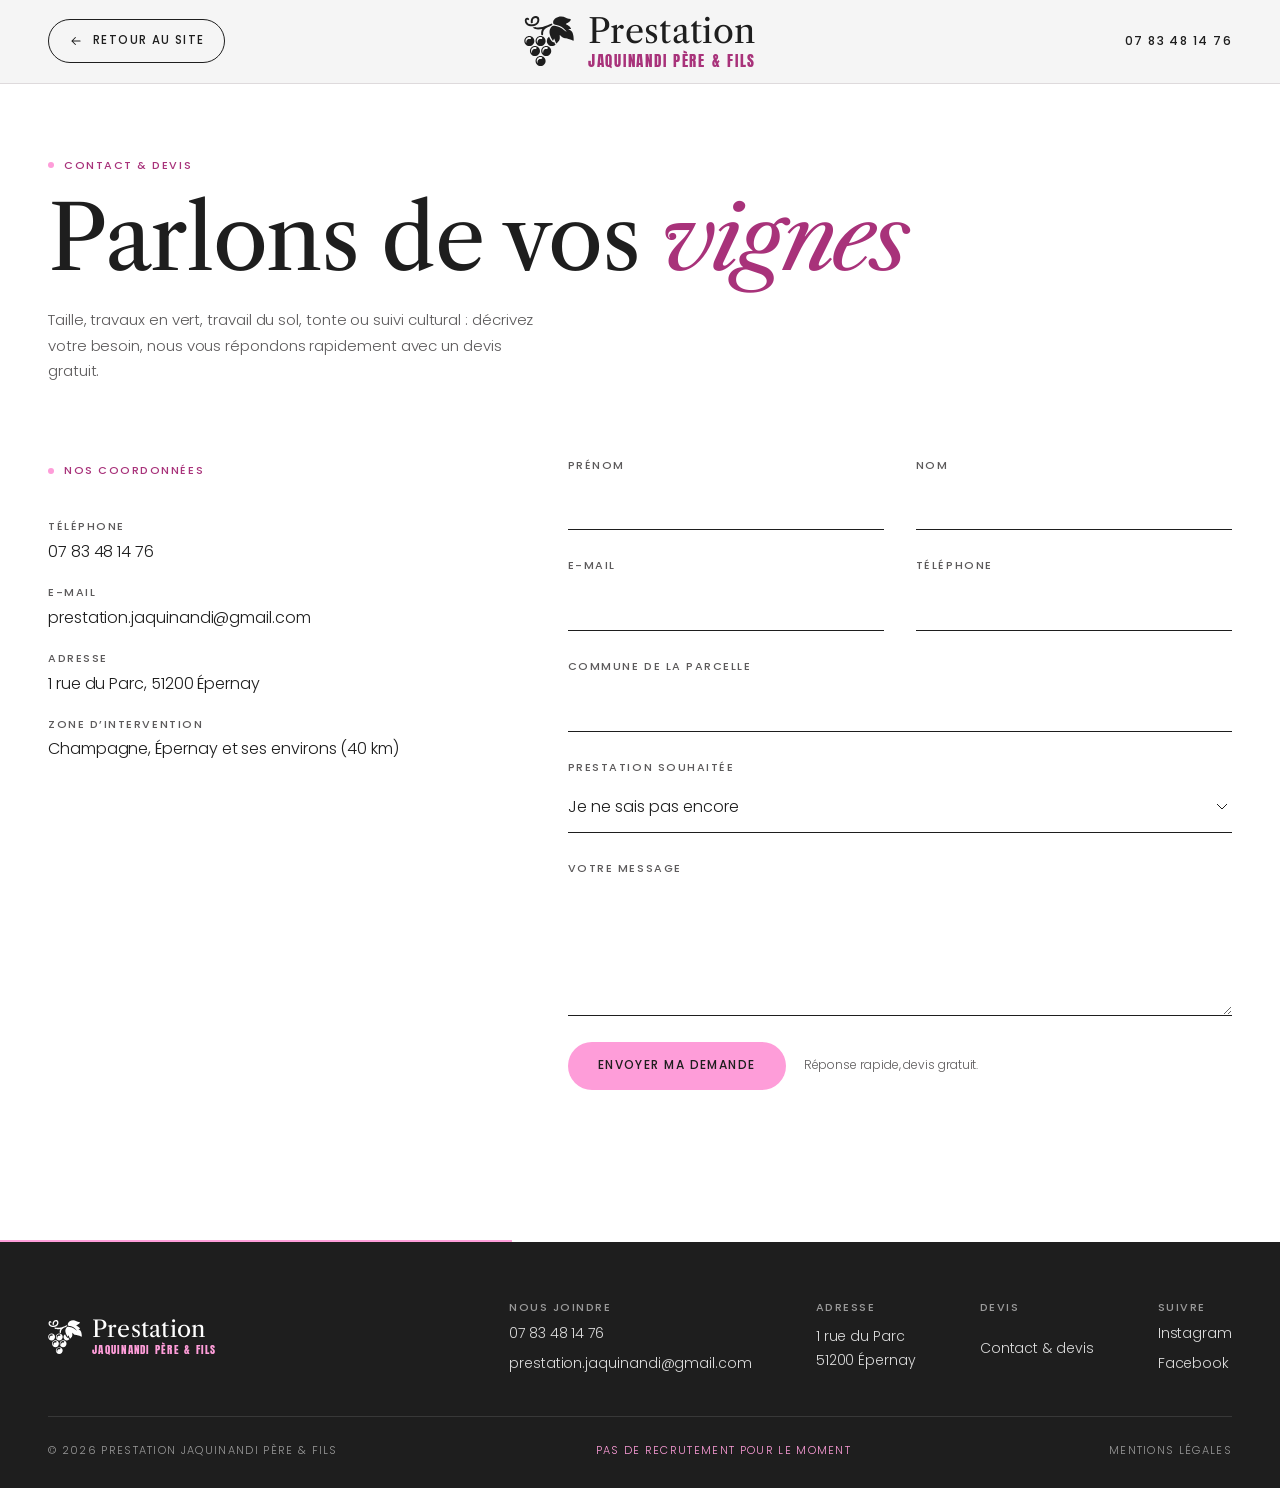
==== commit 009d025a: "Logo et facebook" ====
--- a/contact.html
+++ b/contact.html
@@ -80,7 +80,7 @@
         <div><small>Nous joindre</small><a href="tel:+33783481476">07 83 48 14 76</a><a href="mailto:prestation.jaquinandi@gmail.com">prestation.jaquinandi@gmail.com</a></div>
         <div><small>Adresse</small><span>1 rue du Parc<br>51200 Épernay</span></div>
         <div><small>Devis</small><a href="contact.html">Contact &amp; devis</a></div>
-        <div><small>Suivre</small><a href="https://www.instagram.com/prestation.jaquinandi" target="_blank" rel="noopener">Instagram</a></div>
+        <div><small>Suivre</small><a href="https://www.instagram.com/prestation.jaquinandi" target="_blank" rel="noopener">Instagram</a><a href="https://www.facebook.com/p/Prestation-Jaquinandi-P%C3%A8re-et-Fils-61558953325187/" target="_blank" rel="noopener">Facebook</a></div>
       </div>
     </div>
     <div class="ft-bot">
--- a/style.css
+++ b/style.css
@@ -68,6 +68,17 @@
 .logo b{display:block;font-family:var(--display);font-weight:400;font-size:23px;letter-spacing:.01em}
 .logo small{display:block;font-family:var(--stamp);font-size:10.5px;letter-spacing:.12em;color:var(--rose);margin-top:4px}
 .hdr.solid .logo small{color:var(--rose-ink)}
+/* Logo de l'en-tête agrandi (≈ ×1,5 sur ordinateur, ×1,25 sur mobile) */
+.hdr .logo{gap:14px}
+.hdr .logo svg{width:50px;height:50px}
+.hdr .logo b{font-size:34px}
+.hdr .logo small{font-size:14.5px;margin-top:6px}
+@media (max-width:640px){
+  .hdr .logo{gap:10px}
+  .hdr .logo svg{width:36px;height:36px}
+  .hdr .logo b{font-size:24px}
+  .hdr .logo small{font-size:11px;margin-top:4px}
+}
 /* Bouton Contact & devis + téléphone */
 .hdr-cta{justify-self:start;display:inline-flex;align-items:center;gap:10px;min-height:44px;padding:0 20px;border:1px solid currentColor;border-radius:999px;font-size:11.5px;font-weight:500;text-transform:uppercase;letter-spacing:.12em;text-decoration:none;transition:background .35s,color .35s,border-color .35s}
 .hdr-cta:hover{background:var(--rose);border-color:var(--rose);color:var(--ink)}
@@ -198,9 +209,16 @@
 
 /* ---------- Avant / après ---------- */
 .ba{padding-block:0 clamp(90px,12vw,150px);background:var(--paper)}
-.ba-box{position:relative;aspect-ratio:16/9;max-height:82svh;width:100%;overflow:hidden;background:var(--ink);user-select:none;-webkit-user-select:none;touch-action:pan-y}
-@media (max-width:700px){.ba-box{aspect-ratio:4/5}}
+/* Cadre au format des photos (portrait 4:5) pour ne pas les recadrer ; largeur limitée pour tenir dans l'écran */
+.ba-box{position:relative;aspect-ratio:4/5;width:min(100%,calc(82svh * 4 / 5));margin-inline:auto;overflow:hidden;background:var(--ink);user-select:none;-webkit-user-select:none;touch-action:pan-y}
 .ba-box img{position:absolute;inset:0;width:100%;height:100%;object-fit:cover;pointer-events:none}
+/* Ordinateur : titre + texte à gauche, slider à droite (remplit la largeur sans recadrer les photos) */
+@media (min-width:900px){
+  .ba{display:grid;grid-template-columns:minmax(0,1fr) min(calc(82svh * 4 / 5),55%);align-items:center;column-gap:clamp(48px,8vw,140px)}
+  .ba .sec-head{flex-direction:column;align-items:flex-start;margin-bottom:0}
+  .ba .sec-head .h2{font-size:clamp(44px,5.2vw,84px);max-width:14ch}
+  .ba-box{width:100%;margin-inline:0}
+}
 .ba-box .after{clip-path:inset(0 0 0 var(--pos,50%))}
 .ba-line{position:absolute;top:0;bottom:0;left:var(--pos,50%);width:2px;margin-left:-1px;background:var(--rose);pointer-events:none}
 .ba-knob{position:absolute;top:50%;left:var(--pos,50%);width:56px;height:56px;margin:-28px 0 0 -28px;border-radius:50%;background:var(--rose);display:flex;align-items:center;justify-content:center;pointer-events:none;transition:transform .3s var(--ease)}
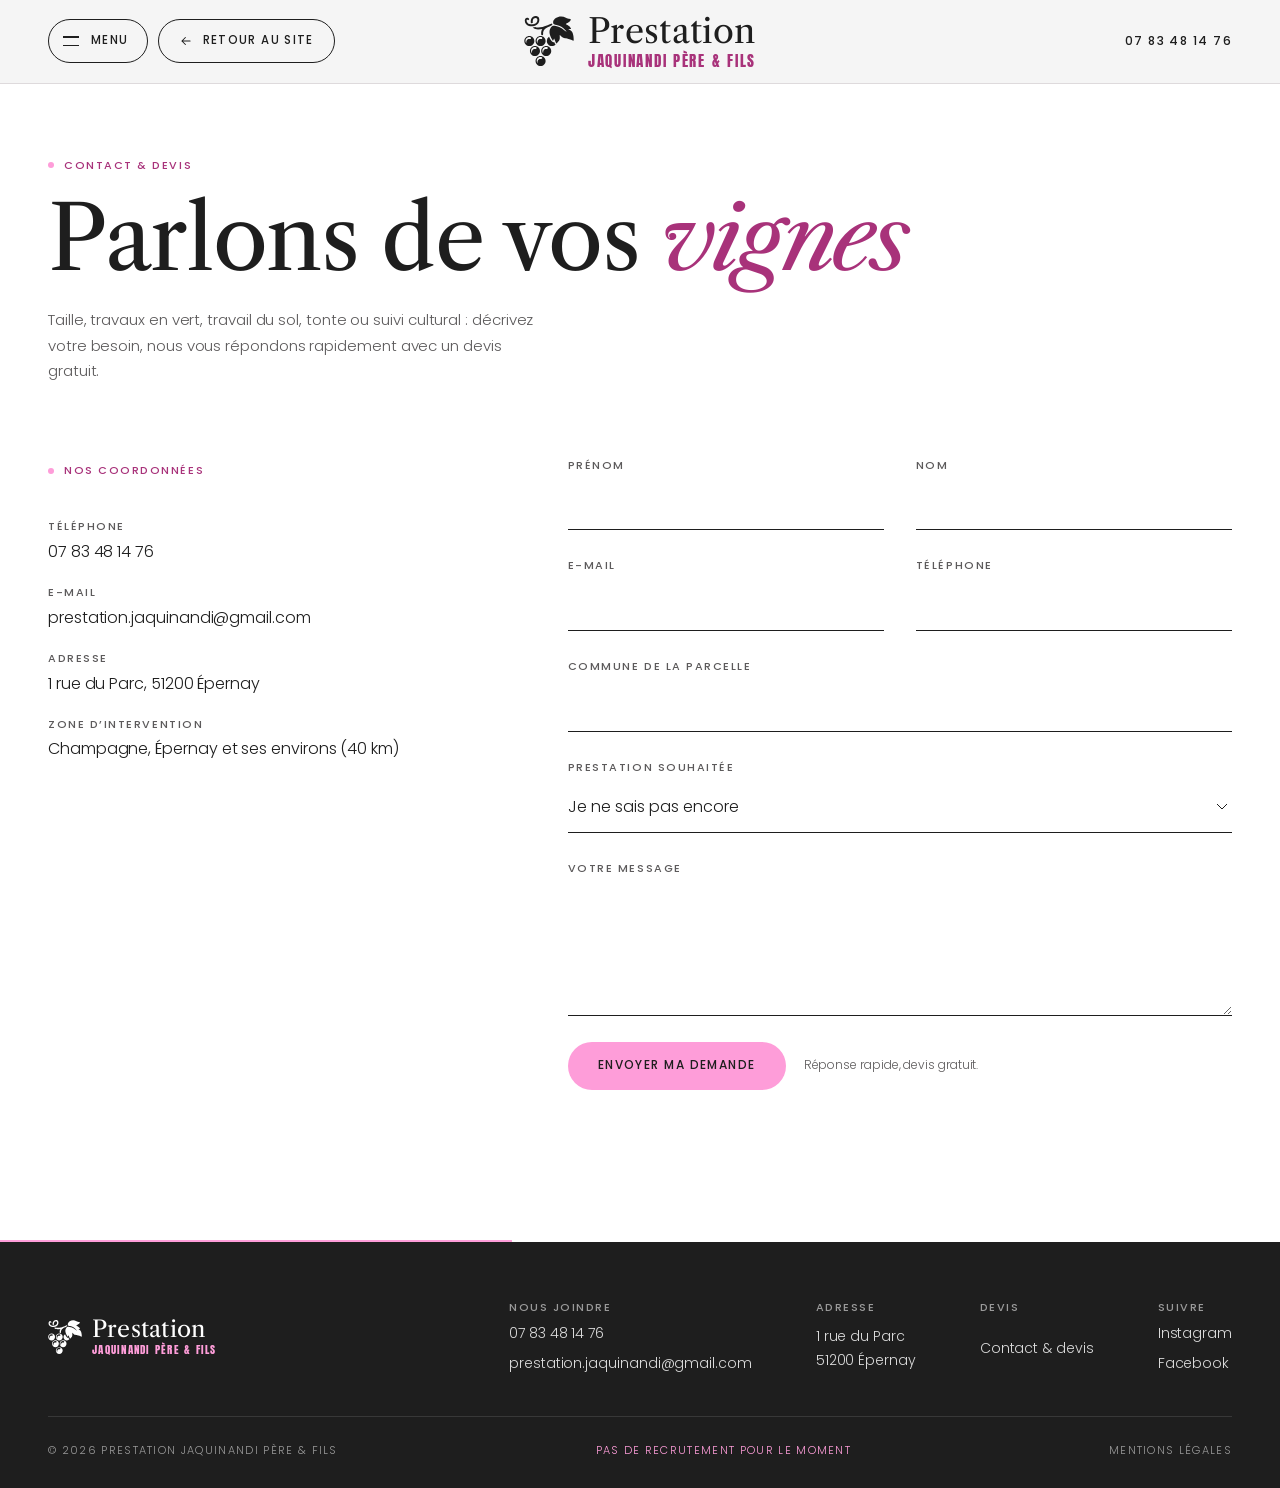
==== commit a64631e1: "menu, mentions légales" ====
--- a/contact.html
+++ b/contact.html
@@ -21,7 +21,10 @@
 
 <header class="hdr solid" id="hdr">
   <div class="hdr-in wrap">
+    <div class="hdr-l">
+    <button type="button" class="hdr-menu" id="menuBtn" aria-expanded="false" aria-controls="mnav"><span class="ico" aria-hidden="true"><i></i><i></i></span><span class="lab">Menu</span></button>
     <a class="hdr-cta" href="index.html"><svg width="14" height="14" viewBox="0 0 24 24" fill="none" stroke="currentColor" stroke-width="1.8" stroke-linecap="round" stroke-linejoin="round" aria-hidden="true" style="transform:scaleX(-1)"><path d="M5 12h14M13 6l6 6-6 6"/></svg><span class="l">Retour au site</span><span class="s">Accueil</span></a>
+    </div>
     <a class="logo" href="index.html" aria-label="Prestation Jaquinandi Père et Fils, retour à l’accueil">
       <svg aria-hidden="true"><use href="#grappe"></use></svg>
       <span><b>Prestation</b><small>JAQUINANDI PÈRE &amp; FILS</small></span>
@@ -29,6 +32,24 @@
     <a class="caps hdr-tel" href="tel:+33783481476" aria-label="Appeler le 07 83 48 14 76"><span class="t">07 83 48 14 76</span><svg width="16" height="16" viewBox="0 0 24 24" fill="none" stroke="currentColor" stroke-width="1.6" stroke-linecap="round" stroke-linejoin="round" aria-hidden="true"><path d="M22 16.9v3a2 2 0 0 1-2.2 2 19.8 19.8 0 0 1-8.6-3.1 19.5 19.5 0 0 1-6-6A19.8 19.8 0 0 1 2.1 4.2 2 2 0 0 1 4.1 2h3a2 2 0 0 1 2 1.7c.1 1 .4 1.9.7 2.8a2 2 0 0 1-.5 2.1L8 9.9a16 16 0 0 0 6 6l1.3-1.3a2 2 0 0 1 2.1-.4c.9.3 1.8.6 2.8.7a2 2 0 0 1 1.7 2z"/></svg></a>
   </div>
 </header>
+
+<!-- ============ MENU ============ -->
+<nav class="mnav" id="mnav" aria-label="Menu principal">
+  <div class="mnav-in wrap">
+    <ul class="mnav-links">
+      <li><a href="index.html#prestations"><span>01</span>Prestations</a></li>
+      <li><a href="index.html#avant-apres"><span>02</span>Avant / après</a></li>
+      <li><a href="index.html#a-propos"><span>03</span>À propos</a></li>
+      <li><a href="index.html#faq"><span>04</span>FAQ</a></li>
+    </ul>
+    <div class="mnav-side">
+      <a class="pill" href="contact.html" aria-current="page">Demander un devis</a>
+      <a class="mnav-tel" href="tel:+33783481476">07 83 48 14 76</a>
+      <p class="mnav-soc"><a href="https://www.instagram.com/prestation.jaquinandi" target="_blank" rel="noopener">Instagram</a><a href="https://www.facebook.com/p/Prestation-Jaquinandi-P%C3%A8re-et-Fils-61558953325187/" target="_blank" rel="noopener">Facebook</a></p>
+    </div>
+  </div>
+</nav>
+
 
 <main id="main">
 <section class="page-hero wrap" aria-labelledby="page-t">
@@ -122,5 +143,6 @@
   }
 })();
 </script>
+<script src="scripts/menu.js" defer></script>
 </body>
 </html>
--- a/style.css
+++ b/style.css
@@ -79,6 +79,39 @@
   .hdr .logo b{font-size:24px}
   .hdr .logo small{font-size:11px;margin-top:4px}
 }
+/* ---------- Menu ---------- */
+.hdr-l{justify-self:start;display:flex;align-items:center;gap:10px}
+.hdr-menu{display:inline-flex;align-items:center;gap:12px;min-height:44px;padding:0 18px 0 14px;border:1px solid currentColor;border-radius:999px;background:none;color:inherit;font:inherit;font-size:11.5px;font-weight:500;text-transform:uppercase;letter-spacing:.12em;cursor:pointer;transition:background .35s,color .35s,border-color .35s}
+.hdr-menu:hover{background:var(--rose);border-color:var(--rose);color:var(--ink)}
+.hdr-menu .ico{position:relative;width:16px;height:10px}
+.hdr-menu .ico i{position:absolute;left:0;right:0;height:1.5px;background:currentColor;transition:transform .4s var(--ease),top .4s var(--ease)}
+.hdr-menu .ico i:first-child{top:0}.hdr-menu .ico i:last-child{top:8.5px}
+.menu-open .hdr-menu .ico i:first-child{top:4.25px;transform:rotate(45deg)}
+.menu-open .hdr-menu .ico i:last-child{top:4.25px;transform:rotate(-45deg)}
+/* Menu ouvert : en-tête visible, transparent sur fond sombre */
+.menu-open{overflow:hidden}
+.menu-open .hdr{transform:none;background:none;-webkit-backdrop-filter:none;backdrop-filter:none;color:#fff;border-bottom-color:transparent}
+.menu-open .hdr .logo small{color:var(--rose)}
+.menu-open .hdr-cta{visibility:hidden}
+.mnav{position:fixed;inset:0;z-index:45;background:var(--ink);color:#fff;overflow-y:auto;opacity:0;visibility:hidden;transition:opacity .45s var(--ease),visibility 0s .45s}
+.menu-open .mnav{opacity:1;visibility:visible;transition:opacity .45s var(--ease)}
+.mnav-in{min-height:100%;display:grid;grid-template-columns:minmax(0,1fr) auto;align-items:end;gap:48px;padding-top:calc(env(safe-area-inset-top,0px) + 140px);padding-bottom:clamp(40px,7vh,80px)}
+.mnav-links{list-style:none;margin:0;padding:0}
+.mnav-links a{display:flex;align-items:baseline;gap:18px;padding:6px 0;font-family:var(--display);font-size:clamp(40px,6.4vw,92px);line-height:1.1;letter-spacing:-.01em;color:#fff;text-decoration:none;transform:translateY(24px);opacity:0;transition:color .3s,transform .7s var(--ease),opacity .7s var(--ease)}
+.mnav-links span{font-family:var(--body);font-size:12px;font-weight:500;letter-spacing:.14em;color:#9a9a9a;min-width:2ch}
+.mnav-links a:hover,.mnav-links a[aria-current]{color:var(--rose)}
+.mnav-links a[aria-current]{font-style:italic}
+.menu-open .mnav-links a{transform:none;opacity:1}
+.menu-open .mnav-links li:nth-child(2) a{transition-delay:.05s}
+.menu-open .mnav-links li:nth-child(3) a{transition-delay:.1s}
+.menu-open .mnav-links li:nth-child(4) a{transition-delay:.15s}
+.mnav-side{display:grid;justify-items:start;gap:18px;font-size:14px}
+.mnav-tel{color:#fff;text-decoration:none;font-variant-numeric:tabular-nums;letter-spacing:.06em}
+.mnav-soc{margin:0;display:flex;gap:20px}
+.mnav-soc a,.mnav-tel{color:#cfcfcf;text-decoration:none}
+.mnav-soc a:hover,.mnav-tel:hover{color:var(--rose)}
+@media (max-width:760px){.mnav-in{grid-template-columns:1fr;align-items:start;align-content:space-between;padding-top:calc(env(safe-area-inset-top,0px) + 110px)}}
+@media (prefers-reduced-motion:reduce){.mnav,.mnav-links a{transition:none}}
 /* Bouton Contact & devis + téléphone */
 .hdr-cta{justify-self:start;display:inline-flex;align-items:center;gap:10px;min-height:44px;padding:0 20px;border:1px solid currentColor;border-radius:999px;font-size:11.5px;font-weight:500;text-transform:uppercase;letter-spacing:.12em;text-decoration:none;transition:background .35s,color .35s,border-color .35s}
 .hdr-cta:hover{background:var(--rose);border-color:var(--rose);color:var(--ink)}
@@ -92,7 +125,9 @@
   .hdr-cta{padding:0 14px}.hdr-cta .l{display:none}.hdr-cta .s{display:inline}.hdr-cta svg{display:none}
   .hdr-tel .t{display:none}.hdr-tel svg{display:block}
   .hdr .hdr-tel{width:44px;height:44px;justify-content:center;border:1px solid currentColor;border-radius:50%;padding:0}
-}
+  .hdr-menu{width:44px;padding:0;justify-content:center}.hdr-menu .lab{display:none}
+}
+@media (max-width:520px){.hdr-l .hdr-cta{display:none}}
 .call-cta{display:flex;flex-wrap:wrap;align-items:center;gap:20px 32px}
 .call .pill.dark-pill{min-height:52px}
 /* Page contact */
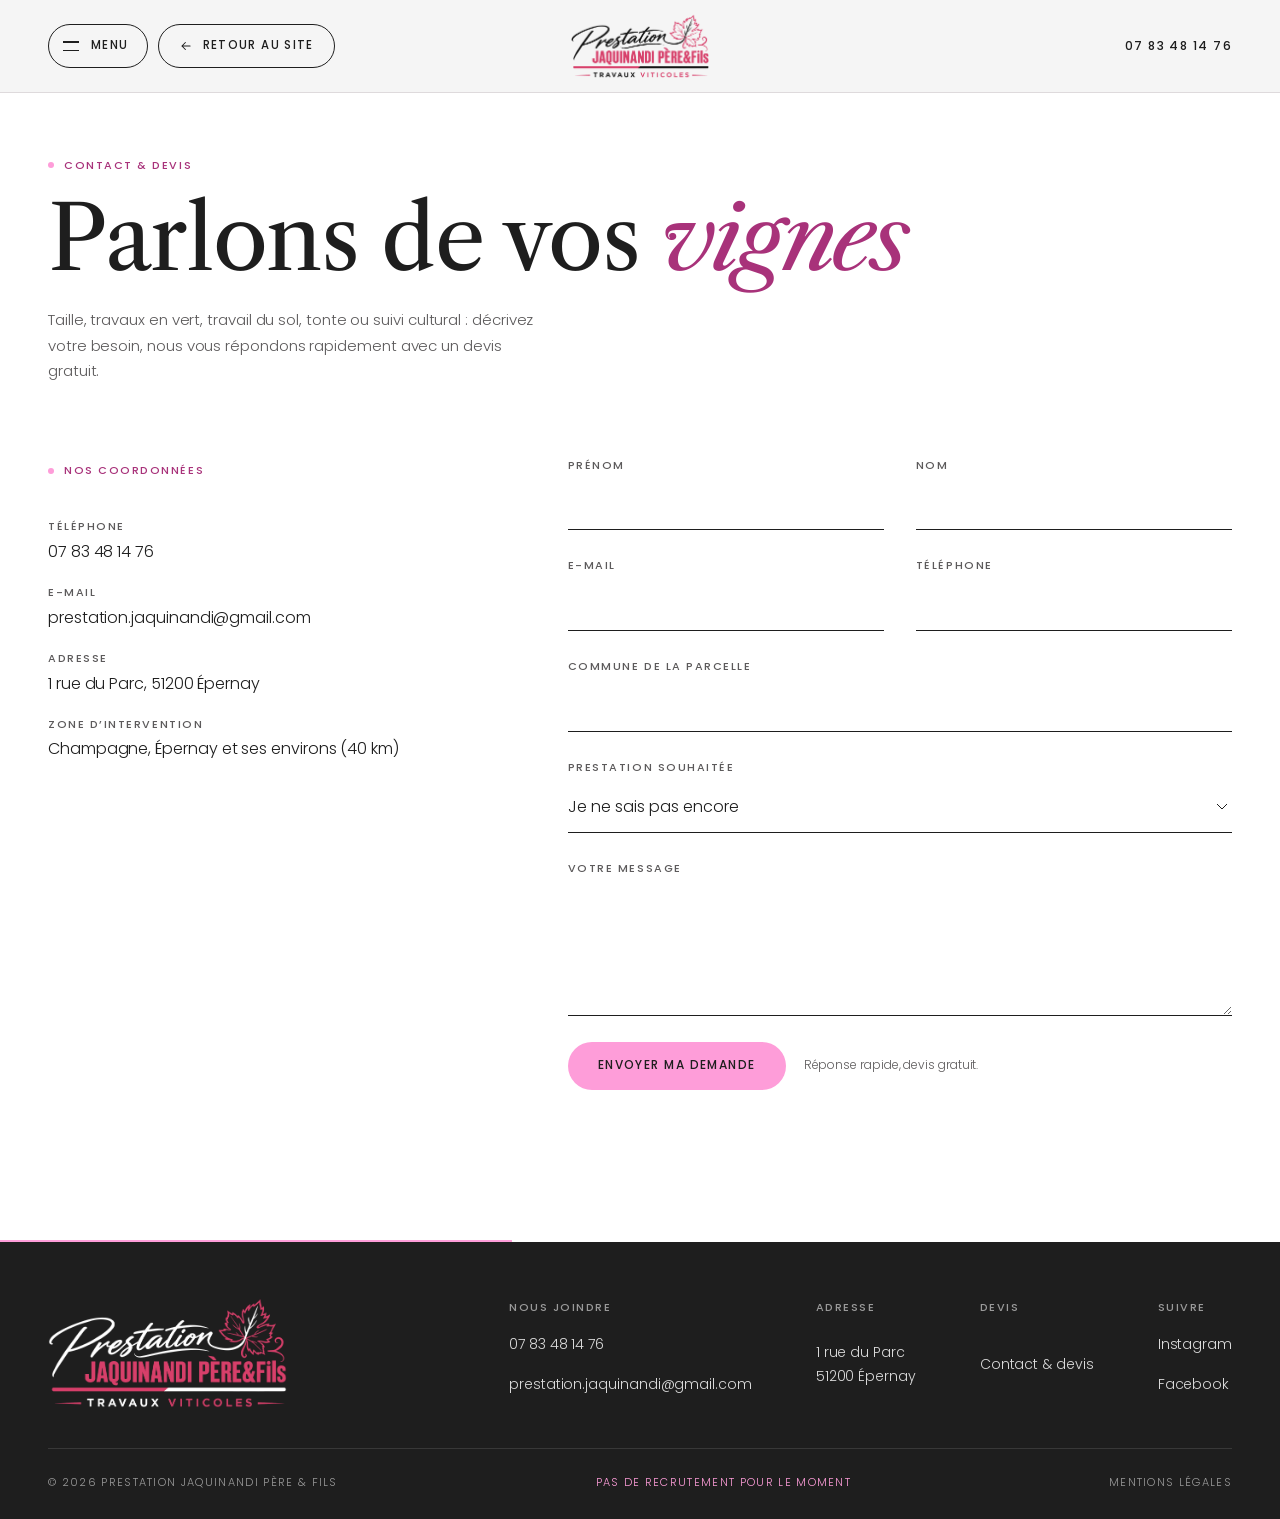
==== commit 5923ef4b: "Flux Instagram Behold, nouveau logo, saisons et photos - Instagram : widget Behold (feed i8QTy9QQm72" ====
--- a/contact.html
+++ b/contact.html
@@ -13,9 +13,6 @@
 <link rel="stylesheet" href="style.css">
 </head>
 <body>
-<svg width="0" height="0" style="position:absolute" aria-hidden="true">
-  <symbol id="grappe" viewBox="21 20 158 160"><g fill="currentColor" fill-rule="evenodd" clip-rule="evenodd"><path d="M35.85 51.963c2.974.842 6.274 1.226 9.589 1.12 2.334-.157 4.651-.451 6.942-.961l-.007-.007a28.56 28.56 0 0 0 4.617-1.592c3.592-1.606 6.734-3.987 8.921-7.197 1.991-2.921 3.174-6.474 3.174-10.682 0-2.134-.322-3.987-.894-5.574-.67-1.860-1.679-3.327-2.922-4.44a10.18 10.18 0 0 0-4.017-2.194c-4.208-1.208-10.009.212-13.411 2.828-5.962 4.583-7.074 12.627-5.879 19.662 2.103.113 4.203.025 6.298-.301-.819-4.501-.348-11.516 3.373-14.376 2.84-2.14 8.167-3.586 10.685.958.321.89.501 2.026.501 3.437 0 2.867-.772 5.238-2.072 7.145-1.495 2.195-3.72 3.857-6.303 5.012-1.602.715-3.342 1.237-5.141 1.571l-.002-.006c-1.977.383-4.075.542-6.432.42l-.087-.005-.071-.005-.016-.001-.087-.006-.087-.006-.018-.001-.069-.005-.087-.006a35.238 35.238 0 0 1-1.993-.194l-.004-.03a23.22 23.22 0 0 1-2.815-.605c-5.659-1.603-11.342-8.993-8.374-14.06.513-.878 1.154-.292 1.828.407a3.116 3.116 0 0 0 4.417.061 3.145 3.145 0 0 0 .061-4.434c-1.164-1.206-2.372-1.973-3.569-2.364-3.233-1.059-6.11.542-7.742 3.328-.9 1.537-1.474 3.519-1.599 5.671-.497 8.596 5.363 15.187 13.292 17.432z"/><path d="M55.855 55.095c-2.344.913-4.823 1.509-7.735 1.703.279.329.566.645.858.948 6.791 7.019 19.539 5.512 29.521 4.02-2.562 3.922-4.093 9.292-3.553 16.826a3.132 3.132 0 0 0 3.34 2.91 3.137 3.137 0 0 0 2.9-3.352c-1.24-17.305 14.079-20.903 24.731-26.58 2.020-1.078 4.105-2.502 4.436-3.255a3.144 3.144 0 0 0-1.602-4.138c-.017-.007-24.954 10.429-29.52 11.123-7.632 1.16-17.616 2.676-23.376-.205z"/><path d="M73.088 83.939c-8.887 0-16.093 7.232-16.093 16.153 0 8.919 7.205 16.151 16.093 16.151s16.094-7.232 16.094-16.151c0-8.921-7.205-16.153-16.094-16.153zm5.234 7.729c-.476 2.355-2.993 2.273-4.855 2.241-5.420-.097-7.734 1.909-9.094 5.039-1.309 3.009-.655 3.844-1.164 6.773-.214 1.224-.658 1.519-1.628-1.593-5.588-17.91 18.375-20.554 16.741-12.46z"/><path d="M73.088 147.696c-8.887 0-16.093 7.231-16.093 16.152 0 8.920 7.205 16.152 16.093 16.152s16.094-7.232 16.094-16.152c0-8.921-7.205-16.152-16.094-16.152zm5.234 7.729c-.476 2.355-2.993 2.273-4.855 2.241-5.420-.097-7.734 1.909-9.094 5.039-1.309 3.009-.655 3.844-1.164 6.773-.214 1.224-.658 1.519-1.628-1.593-5.588-17.91 18.375-20.554 16.741-12.46z"/><path d="M71.184 131.97c0-8.92-7.205-16.152-16.094-16.152-8.888 0-16.093 7.232-16.093 16.152 0 8.921 7.205 16.152 16.093 16.152 8.889-.001 16.094-7.231 16.094-16.152zm-10.86-8.423c-.475 2.355-2.993 2.273-4.855 2.241-5.42-.097-7.734 1.909-9.094 5.039-1.309 3.009-.655 3.844-1.163 6.773-.214 1.224-.658 1.519-1.628-1.593-5.589-17.910 18.374-20.554 16.74-12.46z"/><path d="M91.087 115.818c-8.888 0-16.093 7.232-16.093 16.152 0 8.921 7.205 16.152 16.093 16.152s16.093-7.231 16.093-16.152c0-8.921-7.205-16.152-16.093-16.152zm5.233 7.729c-.475 2.355-2.993 2.273-4.855 2.241-5.42-.097-7.734 1.909-9.094 5.039-1.309 3.009-.655 3.844-1.164 6.773-.214 1.224-.658 1.519-1.628-1.593-5.588-17.910 18.375-20.554 16.741-12.46z"/><path d="M118.687 107.996c-.855-1.859-1.312-2.815-1.772-3.783l-.641-1.346a5.86 5.86 0 0 1-7.334-1.732l-.162-.227c-3.028-3.681-6.27-8.841-8.715-14.19a16.15 16.15 0 0 0-7.069 13.375c0 8.919 7.204 16.151 16.092 16.151 4.759 0 9.035-2.075 11.981-5.37a5.857 5.857 0 0 1-2.38-2.878z"/><path d="M53.185 100.092c0-8.921-7.204-16.153-16.093-16.153-8.887 0-16.092 7.232-16.092 16.153 0 8.919 7.205 16.151 16.093 16.151s16.092-7.232 16.092-16.151zm-10.86-8.424c-.475 2.355-2.993 2.273-4.855 2.241-5.42-.097-7.734 1.909-9.094 5.039-1.309 3.009-.655 3.844-1.164 6.773-.214 1.224-.658 1.519-1.628-1.593-5.588-17.910 18.375-20.554 16.741-12.46z"/><path d="M178.997 94.497c-.099-12.316-2.631-26.095-13.104-30.379-3.824-1.564-5.555-1.057 1.516-2.177 4.448-.704 3.423-1.547.85-5.15-5.377-7.528-14.108-9.776-14.16-10.08-.746-4.314 13.204-5.223 15.465-14.777 1.098-4.641-6.443-1.368-15.554-6.56-17.002-9.69-38.447-.323-40.58 12.506-1.499 9.031 3.548 9.115 10.632 10.628 12.027 2.571 20.076 6.846 28.569 16.921 7.595 9.008.699 3.993-5.836-1.389-6.874-5.659-12.411-8.363-18.901-10.178-5.286-1.476-13.571-4.553-18.12-.888-4.812 3.879-8.26 11.842-8.31 17.899-.063 7.531 4.399 17.891 8.974 24.945 2.664 4.11 2.064 4.304 3.922.551.961-1.939 2.059-4.222 2.221-4.646 1.334 4.167 3.325 8.642 5.163 12.858 1.501 3.451 1.122 4.418 4.646 1.359 1.473-1.277 2.889-2.948 4.122-4.762 4.882-7.183 4.026-9.033 3.845-16.672-.074-3.098.115-5.61 1.272-2.818 11.506 12.12 13.639 8.454 26.83 11.737 4.229 1.053 7.515 2.402 10.248 3.502 5.722 2.3 6.34 3.741 6.29-2.43z"/></g></symbol>
-</svg>
 
 <a class="skip" href="#main">Aller au contenu</a>
 
@@ -26,8 +23,8 @@
     <a class="hdr-cta" href="index.html"><svg width="14" height="14" viewBox="0 0 24 24" fill="none" stroke="currentColor" stroke-width="1.8" stroke-linecap="round" stroke-linejoin="round" aria-hidden="true" style="transform:scaleX(-1)"><path d="M5 12h14M13 6l6 6-6 6"/></svg><span class="l">Retour au site</span><span class="s">Accueil</span></a>
     </div>
     <a class="logo" href="index.html" aria-label="Prestation Jaquinandi Père et Fils, retour à l’accueil">
-      <svg aria-hidden="true"><use href="#grappe"></use></svg>
-      <span><b>Prestation</b><small>JAQUINANDI PÈRE &amp; FILS</small></span>
+      <img class="logo-l" src="img/logo-blanc.png" alt="" width="1119" height="516">
+      <img class="logo-d" src="img/logo.png" alt="" width="1119" height="516">
     </a>
     <a class="caps hdr-tel" href="tel:+33783481476" aria-label="Appeler le 07 83 48 14 76"><span class="t">07 83 48 14 76</span><svg width="16" height="16" viewBox="0 0 24 24" fill="none" stroke="currentColor" stroke-width="1.6" stroke-linecap="round" stroke-linejoin="round" aria-hidden="true"><path d="M22 16.9v3a2 2 0 0 1-2.2 2 19.8 19.8 0 0 1-8.6-3.1 19.5 19.5 0 0 1-6-6A19.8 19.8 0 0 1 2.1 4.2 2 2 0 0 1 4.1 2h3a2 2 0 0 1 2 1.7c.1 1 .4 1.9.7 2.8a2 2 0 0 1-.5 2.1L8 9.9a16 16 0 0 0 6 6l1.3-1.3a2 2 0 0 1 2.1-.4c.9.3 1.8.6 2.8.7a2 2 0 0 1 1.7 2z"/></svg></a>
   </div>
@@ -96,7 +93,7 @@
   <div class="ft-line"></div>
   <div class="ft-in wrap">
     <div class="ft-top">
-      <a class="logo" href="index.html" aria-label="Retour à l’accueil"><svg aria-hidden="true"><use href="#grappe"></use></svg><span><b>Prestation</b><small>JAQUINANDI PÈRE &amp; FILS</small></span></a>
+      <a class="logo" href="index.html" aria-label="Retour à l’accueil"><img class="logo-l" src="img/logo-blanc.png" alt="" width="1119" height="516" loading="lazy"></a>
       <div class="ft-cols">
         <div><small>Nous joindre</small><a href="tel:+33783481476">07 83 48 14 76</a><a href="mailto:prestation.jaquinandi@gmail.com">prestation.jaquinandi@gmail.com</a></div>
         <div><small>Adresse</small><span>1 rue du Parc<br>51200 Épernay</span></div>
--- a/style.css
+++ b/style.css
@@ -63,22 +63,18 @@
 .hdr.hide{transform:translateY(-110%)}
 .hdr-in{display:grid;grid-template-columns:1fr auto 1fr;align-items:center;gap:16px;padding-block:14px}
 .hdr .caps{background:none;border:0;padding:12px 0;cursor:pointer;text-decoration:none;display:inline-flex;align-items:center;gap:10px}
-.logo{display:flex;align-items:center;gap:10px;text-decoration:none;line-height:1}
-.logo svg{width:34px;height:34px;flex:none}
-.logo b{display:block;font-family:var(--display);font-weight:400;font-size:23px;letter-spacing:.01em}
-.logo small{display:block;font-family:var(--stamp);font-size:10.5px;letter-spacing:.12em;color:var(--rose);margin-top:4px}
-.hdr.solid .logo small{color:var(--rose-ink)}
-/* Logo de l'en-tête agrandi (≈ ×1,5 sur ordinateur, ×1,25 sur mobile) */
-.hdr .logo{gap:14px}
-.hdr .logo svg{width:50px;height:50px}
-.hdr .logo b{font-size:34px}
-.hdr .logo small{font-size:14.5px;margin-top:6px}
-@media (max-width:640px){
-  .hdr .logo{gap:10px}
-  .hdr .logo svg{width:36px;height:36px}
-  .hdr .logo b{font-size:24px}
-  .hdr .logo small{font-size:11px;margin-top:4px}
-}
+/* Logo (image) : version blanche sur fonds sombres (.logo-l), version noire sur fonds clairs (.logo-d) */
+.logo{display:flex;align-items:center;text-decoration:none;line-height:0}
+.logo img{display:block;height:var(--logo-h,64px);width:auto}
+.logo .logo-d{display:none}
+/* En-tête : grand logo en haut de page, réduit en douceur quand l'en-tête devient clair (défilement) */
+.hdr .logo{--logo-h:92px}
+.hdr .logo img{transition:height .45s var(--ease)}
+.hdr.solid .logo{--logo-h:64px}
+.menu-open .hdr .logo{--logo-h:92px}
+.hdr.solid .logo .logo-l{display:none}.hdr.solid .logo .logo-d{display:block}
+.menu-open .hdr .logo .logo-l{display:block}.menu-open .hdr .logo .logo-d{display:none}
+@media (max-width:640px){.hdr .logo,.menu-open .hdr .logo{--logo-h:70px}.hdr.solid .logo{--logo-h:56px}}
 /* ---------- Menu ---------- */
 .hdr-l{justify-self:start;display:flex;align-items:center;gap:10px}
 .hdr-menu{display:inline-flex;align-items:center;gap:12px;min-height:44px;padding:0 18px 0 14px;border:1px solid currentColor;border-radius:999px;background:none;color:inherit;font:inherit;font-size:11.5px;font-weight:500;text-transform:uppercase;letter-spacing:.12em;cursor:pointer;transition:background .35s,color .35s,border-color .35s}
@@ -91,7 +87,6 @@
 /* Menu ouvert : en-tête visible, transparent sur fond sombre */
 .menu-open{overflow:hidden}
 .menu-open .hdr{transform:none;background:none;-webkit-backdrop-filter:none;backdrop-filter:none;color:#fff;border-bottom-color:transparent}
-.menu-open .hdr .logo small{color:var(--rose)}
 .menu-open .hdr-cta{visibility:hidden}
 .mnav{position:fixed;inset:0;z-index:45;background:var(--ink);color:#fff;overflow-y:auto;opacity:0;visibility:hidden;transition:opacity .45s var(--ease),visibility 0s .45s}
 .menu-open .mnav{opacity:1;visibility:visible;transition:opacity .45s var(--ease)}
@@ -121,7 +116,6 @@
 .hdr .hdr-tel{justify-self:end;font-variant-numeric:tabular-nums}
 .hdr-tel svg{display:none}
 @media (max-width:640px){
-  .logo svg{width:28px;height:28px}.logo b{font-size:19px}.logo small{font-size:9px}
   .hdr-cta{padding:0 14px}.hdr-cta .l{display:none}.hdr-cta .s{display:inline}.hdr-cta svg{display:none}
   .hdr-tel .t{display:none}.hdr-tel svg{display:block}
   .hdr .hdr-tel{width:44px;height:44px;justify-content:center;border:1px solid currentColor;border-radius:50%;padding:0}
@@ -181,7 +175,8 @@
 .s-bg.on{clip-path:inset(0)}
 .s-bg:first-child{clip-path:inset(0)}
 .s-bg img{width:100%;height:100%;object-fit:cover;transform:scale(1.14);will-change:transform}
-.s-shade{position:absolute;inset:0;background:linear-gradient(90deg,rgba(0,0,0,.7) 0%,rgba(0,0,0,.35) 50%,rgba(0,0,0,.25) 100%),linear-gradient(0deg,rgba(0,0,0,.55) 0%,rgba(0,0,0,0) 40%)}
+/* Voile renforcé, y compris à droite derrière la liste des travaux, pour que le texte reste lisible sur toutes les photos */
+.s-shade{position:absolute;inset:0;background:linear-gradient(90deg,rgba(0,0,0,.72) 0%,rgba(0,0,0,.45) 45%,rgba(0,0,0,.62) 100%),linear-gradient(0deg,rgba(0,0,0,.6) 0%,rgba(0,0,0,0) 45%)}
 .s-ui{position:relative;z-index:2;height:100%;display:grid;grid-template-rows:auto 1fr auto;padding-top:calc(env(safe-area-inset-top,0px) + 40px);padding-bottom:max(28px,env(safe-area-inset-bottom,0px))}
 .s-head{display:flex;justify-content:space-between;align-items:center;gap:16px}
 .s-count{font-family:var(--display);font-size:15px;font-variant-numeric:tabular-nums;letter-spacing:.04em}
@@ -190,7 +185,8 @@
 .s-panel{position:absolute;inset:0;display:grid;grid-template-columns:minmax(0,1.3fr) minmax(0,1fr);align-items:center;gap:clamp(24px,5vw,80px);pointer-events:none;visibility:hidden;transition:visibility 0s 1.2s}
 .s-panel.on{pointer-events:auto;visibility:visible;transition:none}
 .s-name{font-family:var(--display);font-size:clamp(60px,10.5vw,170px);line-height:.9;letter-spacing:-.02em}
-.s-name .w{display:block;overflow:hidden;padding-bottom:.1em}
+/* padding-top + marge négative : le masque laisse passer l'accent des majuscules (É) sans décaler la mise en page */
+.s-name .w{display:block;overflow:hidden;padding-bottom:.1em;padding-top:.2em;margin-top:-.2em}
 .s-name .w>span{display:block;transform:translateY(140%);transition:transform 1.1s var(--ease)}
 .s-panel.on .s-name .w>span{transform:none;transition-delay:.15s}
 .s-months{margin-top:18px;display:flex;align-items:center;gap:14px;opacity:0;transform:translateY(12px);transition:opacity .8s,transform .9s var(--ease)}
@@ -203,10 +199,10 @@
 .s-list{list-style:none;margin:0;padding:0;display:grid;gap:0}
 .s-list li{padding:14px 0;border-top:1px solid rgba(255,255,255,.22);opacity:0;transform:translateY(16px);transition:opacity .7s,transform .8s var(--ease)}
 .s-list li:last-child{border-bottom:1px solid rgba(255,255,255,.22)}
-.s-list b{display:block;font-weight:500;font-size:13px;text-transform:uppercase;letter-spacing:.1em}
-.s-list span{display:block;font-size:13px;color:#d6d6d6;line-height:1.5;margin-top:2px}
+.s-list b{display:block;font-weight:500;font-size:13px;text-transform:uppercase;letter-spacing:.1em;text-shadow:0 1px 10px rgba(0,0,0,.55)}
+.s-list span{display:block;font-size:13px;color:#ececec;font-weight:400;line-height:1.5;margin-top:2px;text-shadow:0 1px 10px rgba(0,0,0,.6)}
 .s-panel.on .s-list li{opacity:1;transform:none}
-.s-panel.on .s-list li:nth-child(1){transition-delay:.35s}.s-panel.on .s-list li:nth-child(2){transition-delay:.45s}.s-panel.on .s-list li:nth-child(3){transition-delay:.55s}.s-panel.on .s-list li:nth-child(4){transition-delay:.65s}
+.s-panel.on .s-list li:nth-child(1){transition-delay:.35s}.s-panel.on .s-list li:nth-child(2){transition-delay:.45s}.s-panel.on .s-list li:nth-child(3){transition-delay:.55s}.s-panel.on .s-list li:nth-child(4){transition-delay:.65s}.s-panel.on .s-list li:nth-child(5){transition-delay:.75s}.s-panel.on .s-list li:nth-child(6){transition-delay:.85s}
 .s-panel:not(.on) .s-name .w>span{transform:translateY(-140%)}
 .s-panel.ahead:not(.on) .s-name .w>span{transform:translateY(140%)}
 .s-time{display:grid;grid-template-columns:repeat(4,minmax(0,1fr));gap:10px}
@@ -260,7 +256,9 @@
 .ba-box:hover .ba-knob{transform:scale(1.08)}
 .ba-tag{position:absolute;top:20px;padding:8px 14px;background:rgba(30,30,30,.72);color:#fff;font-size:11px;font-weight:500;text-transform:uppercase;letter-spacing:.14em;pointer-events:none}
 .ba-tag.l{left:20px}.ba-tag.r{right:20px;background:var(--rose);color:var(--ink)}
-.ba-box input{position:absolute;inset:0;width:100%;height:100%;margin:0;opacity:0;cursor:ew-resize}
+/* Le curseur natif reste pour le clavier ; le glisser est géré en JS sur tout le cadre */
+.ba-box{cursor:ew-resize}
+.ba-box input{position:absolute;inset:0;width:100%;height:100%;margin:0;opacity:0;pointer-events:none}
 .ba-box:has(input:focus-visible){outline:2px solid var(--rose-ink);outline-offset:4px}
 .ba-note{margin-top:16px;display:flex;flex-wrap:wrap;justify-content:space-between;gap:12px;font-size:13px;color:var(--grey-ink)}
 
@@ -303,7 +301,7 @@
 .q-grid figcaption{margin-top:20px;font-size:12px;font-weight:500;text-transform:uppercase;letter-spacing:.14em;color:var(--grey-ink)}
 
 /* ---------- Instagram ---------- */
-.insta{padding-block:clamp(90px,12vw,150px) clamp(70px,9vw,110px);background:var(--white)}
+.insta{position:relative;padding-block:clamp(90px,12vw,150px) clamp(70px,9vw,110px);background:var(--white)}
 .car-ctrl{display:flex;align-items:center;gap:22px}
 .car-ctrl button{background:none;border:1px solid var(--ink);width:48px;height:48px;border-radius:50%;display:inline-flex;align-items:center;justify-content:center;cursor:pointer;transition:background .3s,color .3s}
 .car-ctrl button:hover{background:var(--ink);color:#fff}
@@ -321,6 +319,12 @@
 .car .kind{position:absolute;top:12px;right:12px;width:32px;height:32px;border-radius:50%;background:rgba(30,30,30,.62);color:#fff;display:flex;align-items:center;justify-content:center}
 .car figcaption.cap{text-transform:none;letter-spacing:0;font-size:13px;line-height:1.5;display:-webkit-box;-webkit-line-clamp:2;-webkit-box-orient:vertical;overflow:hidden}
 .car figcaption.cap time{display:block;font-size:11px;font-weight:500;text-transform:uppercase;letter-spacing:.12em;color:var(--rose-ink);margin-bottom:2px}
+/* Attente du flux Behold : cases grises à la place des photos fixes (qui n'apparaissent que si Behold échoue) */
+.insta-wait #car img,.insta-wait #car figcaption,.insta-wait .car-ctrl button,.insta-wait #carProgWrap{visibility:hidden}
+.insta-wait #car{pointer-events:none}
+.insta-wait #car .ph{animation:instaPulse 1.4s ease-in-out infinite}
+@keyframes instaPulse{50%{opacity:.5}}
+@media (prefers-reduced-motion:reduce){.insta-wait #car .ph{animation:none}}
 .car-prog{height:2px;background:var(--line);margin-top:32px}
 .car-prog i{display:block;height:100%;background:var(--rose);width:20%;transform-origin:0 50%;transition:width .3s}
 
@@ -377,7 +381,7 @@
 .ft-line{height:2px;background:linear-gradient(90deg,var(--rose) 0 40%,#fff 40% 100%)}
 .ft-in{padding-block:56px max(28px,env(safe-area-inset-bottom,0px));display:grid;gap:40px}
 .ft-top{display:flex;flex-wrap:wrap;justify-content:space-between;gap:32px}
-.ft .logo{color:#fff}
+.ft .logo{--logo-h:110px}
 .ft-cols{display:flex;flex-wrap:wrap;gap:28px 64px;font-size:14px}
 .ft-cols div{display:grid;gap:6px}
 .ft-cols small{font-size:11px;font-weight:500;text-transform:uppercase;letter-spacing:.14em;color:#9a9a9a}
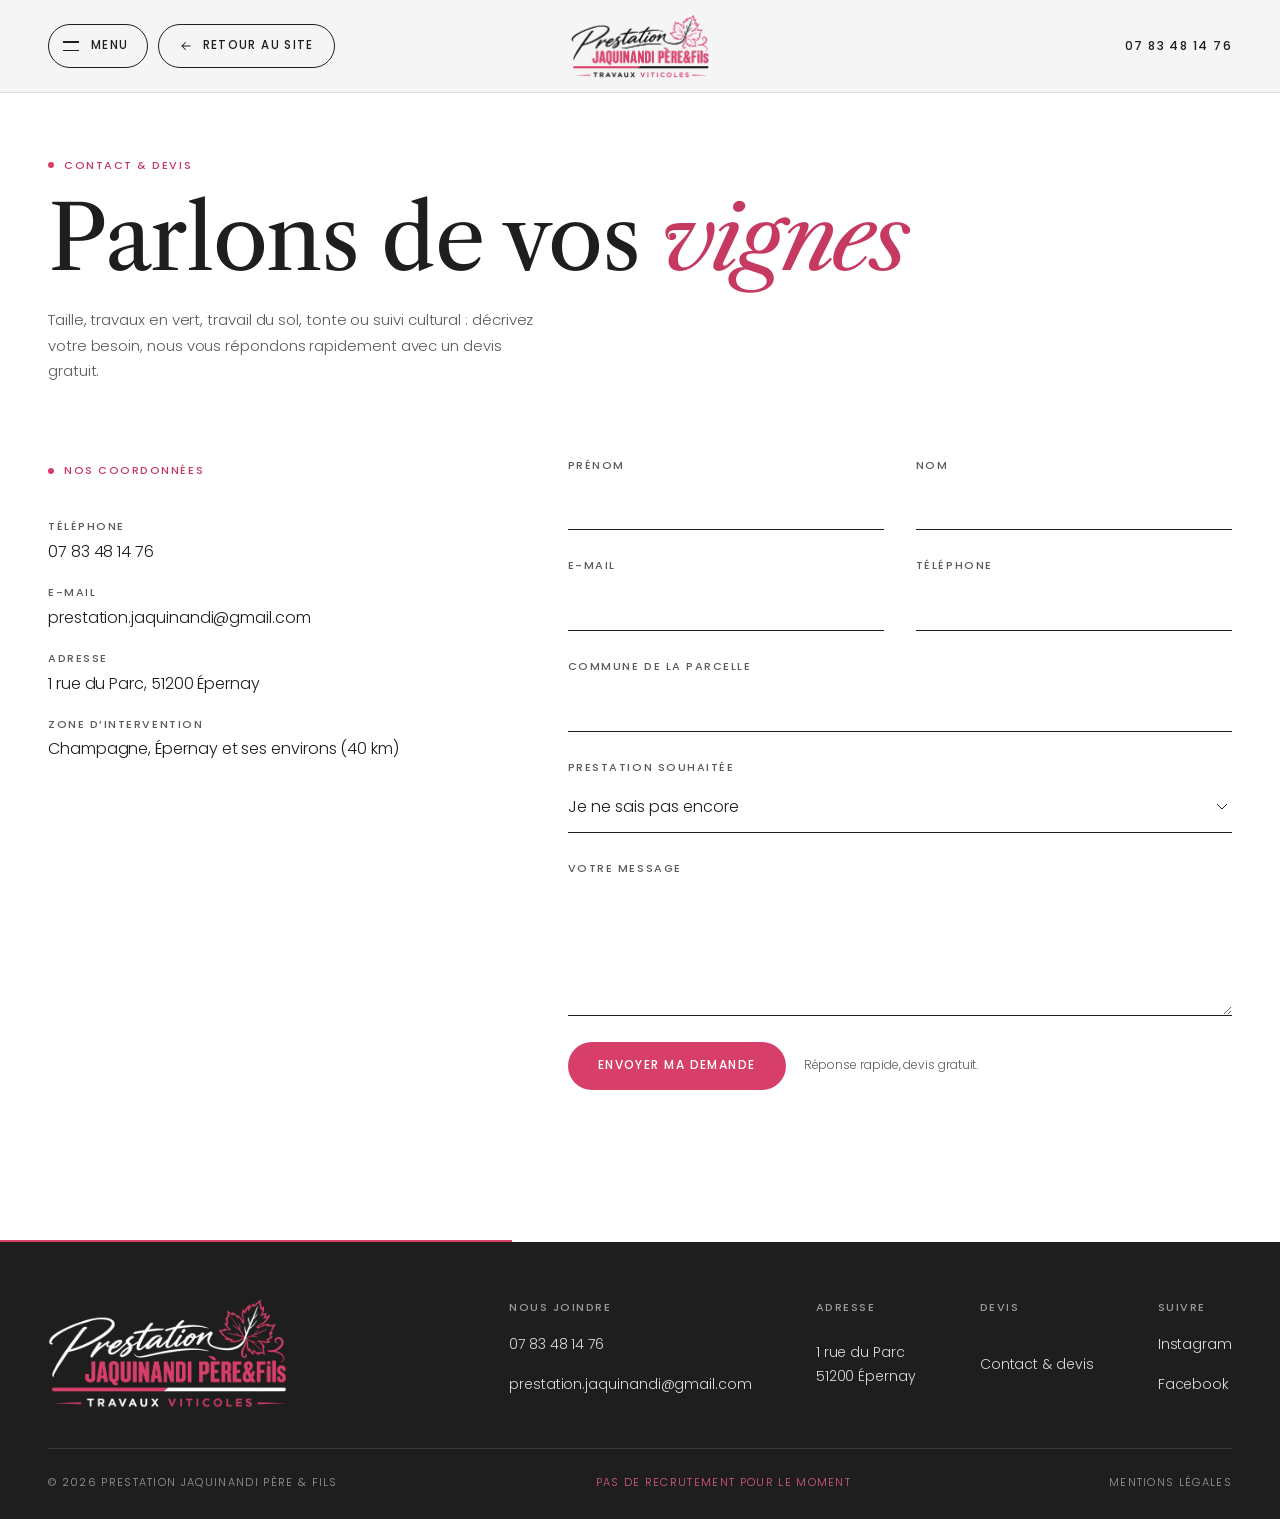
==== commit fec54725: "final" ====
--- a/contact.html
+++ b/contact.html
@@ -5,6 +5,7 @@
 <meta name="viewport" content="width=device-width, initial-scale=1, viewport-fit=cover">
 <title>Contact et devis · Prestation Jaquinandi</title>
 <meta name="description" content="Demandez un devis gratuit à Prestation Jaquinandi Père &amp; Fils, prestataire viticole à Épernay : téléphone, e-mail et formulaire de contact.">
+<link rel="canonical" href="https://prestationjaquinandi.fr/contact">
 <meta name="claude:viewport-fit-sides" content="cover">
 <meta name="theme-color" content="#1E1E1E">
 <link rel="preconnect" href="https://fonts.googleapis.com">
--- a/style.css
+++ b/style.css
@@ -1,8 +1,9 @@
 /* Mise en page : style maison de Champagne (blanc, typo fine en capitales, photo pleine page),
    aux couleurs de Prestation Jaquinandi. Le rose reste un détail : filets, puces, mots-clés. */
 :root{
-  --rose:#FE9DD9;        /* rose signature (décor, fonds) */
-  --rose-ink:#A8327A;    /* rose lisible sur clair (texte) */
+  --rose:#D73F6A;        /* rose du logo (décor, fonds, grands textes) */
+  --rose-ink:#C63A62;    /* rose du logo assombri de 8 % : petits textes sur fond clair (contraste 4,6) */
+  --rose-light:#DD5A7F;  /* rose du logo éclairci de 14 % : petits textes sur fond sombre (contraste 4,6) */
   --ink:#1E1E1E;         /* anthracite */
   --paper:#F5F5F5;       /* blanc cassé */
   --white:#FFFFFF;
@@ -36,7 +37,7 @@
 .wrap{padding-left:max(var(--pad), env(safe-area-inset-left, 0px));padding-right:max(var(--pad), env(safe-area-inset-right, 0px))}
 .lbl{display:inline-flex;align-items:center;gap:10px;font-size:11px;font-weight:500;text-transform:uppercase;letter-spacing:.14em;color:var(--rose-ink)}
 .lbl::before{content:"";width:6px;height:6px;border-radius:50%;background:var(--rose)}
-.dark .lbl{color:var(--rose)}
+.dark .lbl{color:var(--rose-light)}
 .split{display:block;height:2px;width:120px;background:linear-gradient(90deg,var(--rose) 0 40%,var(--ink) 40% 100%)}
 .dark .split{background:linear-gradient(90deg,var(--rose) 0 40%,#fff 40% 100%)}
 .h2{font-family:var(--display);font-size:clamp(30px,4.2vw,56px);line-height:1.08;letter-spacing:-.01em}
@@ -45,9 +46,9 @@
 .caps{font-size:12px;font-weight:500;text-transform:uppercase;letter-spacing:.12em}
 .u{text-decoration:none;border-bottom:1px solid var(--rose);padding-bottom:3px;transition:color .3s}
 .u:hover{color:var(--rose-ink)}
-.dark .u:hover{color:var(--rose)}
-.pill{display:inline-flex;align-items:center;justify-content:center;gap:10px;min-height:48px;padding:0 30px;border-radius:999px;border:0;background:var(--rose);color:var(--ink);font-size:12px;font-weight:500;text-transform:uppercase;letter-spacing:.12em;text-decoration:none;cursor:pointer;transition:transform .4s var(--ease),background .3s}
-.pill:hover{transform:translateY(-2px);background:#ffb3e3}
+.dark .u:hover{color:var(--rose-light)}
+.pill{display:inline-flex;align-items:center;justify-content:center;gap:10px;min-height:48px;padding:0 30px;border-radius:999px;border:0;background:var(--rose);color:#fff;font-size:12px;font-weight:500;text-transform:uppercase;letter-spacing:.12em;text-decoration:none;cursor:pointer;transition:transform .4s var(--ease),background .3s}
+.pill:hover{transform:translateY(-2px);background:var(--rose-ink)}
 .pill.dark-pill{background:var(--ink);color:#fff}
 .pill.dark-pill:hover{background:#000}
 
@@ -78,7 +79,7 @@
 /* ---------- Menu ---------- */
 .hdr-l{justify-self:start;display:flex;align-items:center;gap:10px}
 .hdr-menu{display:inline-flex;align-items:center;gap:12px;min-height:44px;padding:0 18px 0 14px;border:1px solid currentColor;border-radius:999px;background:none;color:inherit;font:inherit;font-size:11.5px;font-weight:500;text-transform:uppercase;letter-spacing:.12em;cursor:pointer;transition:background .35s,color .35s,border-color .35s}
-.hdr-menu:hover{background:var(--rose);border-color:var(--rose);color:var(--ink)}
+.hdr-menu:hover{background:var(--rose);border-color:var(--rose);color:#fff}
 .hdr-menu .ico{position:relative;width:16px;height:10px}
 .hdr-menu .ico i{position:absolute;left:0;right:0;height:1.5px;background:currentColor;transition:transform .4s var(--ease),top .4s var(--ease)}
 .hdr-menu .ico i:first-child{top:0}.hdr-menu .ico i:last-child{top:8.5px}
@@ -104,12 +105,12 @@
 .mnav-tel{color:#fff;text-decoration:none;font-variant-numeric:tabular-nums;letter-spacing:.06em}
 .mnav-soc{margin:0;display:flex;gap:20px}
 .mnav-soc a,.mnav-tel{color:#cfcfcf;text-decoration:none}
-.mnav-soc a:hover,.mnav-tel:hover{color:var(--rose)}
+.mnav-soc a:hover,.mnav-tel:hover{color:var(--rose-light)}
 @media (max-width:760px){.mnav-in{grid-template-columns:1fr;align-items:start;align-content:space-between;padding-top:calc(env(safe-area-inset-top,0px) + 110px)}}
 @media (prefers-reduced-motion:reduce){.mnav,.mnav-links a{transition:none}}
 /* Bouton Contact & devis + téléphone */
 .hdr-cta{justify-self:start;display:inline-flex;align-items:center;gap:10px;min-height:44px;padding:0 20px;border:1px solid currentColor;border-radius:999px;font-size:11.5px;font-weight:500;text-transform:uppercase;letter-spacing:.12em;text-decoration:none;transition:background .35s,color .35s,border-color .35s}
-.hdr-cta:hover{background:var(--rose);border-color:var(--rose);color:var(--ink)}
+.hdr-cta:hover{background:var(--rose);border-color:var(--rose);color:#fff}
 .hdr-cta svg{flex:none;transition:transform .4s var(--ease)}
 .hdr-cta:hover svg{transform:translateX(3px)}
 .hdr-cta .s{display:none}
@@ -255,7 +256,7 @@
 .ba-knob{position:absolute;top:50%;left:var(--pos,50%);width:56px;height:56px;margin:-28px 0 0 -28px;border-radius:50%;background:var(--rose);display:flex;align-items:center;justify-content:center;pointer-events:none;transition:transform .3s var(--ease)}
 .ba-box:hover .ba-knob{transform:scale(1.08)}
 .ba-tag{position:absolute;top:20px;padding:8px 14px;background:rgba(30,30,30,.72);color:#fff;font-size:11px;font-weight:500;text-transform:uppercase;letter-spacing:.14em;pointer-events:none}
-.ba-tag.l{left:20px}.ba-tag.r{right:20px;background:var(--rose);color:var(--ink)}
+.ba-tag.l{left:20px}.ba-tag.r{right:20px;background:var(--rose);color:#fff}
 /* Le curseur natif reste pour le clavier ; le glisser est géré en JS sur tout le cadre */
 .ba-box{cursor:ew-resize}
 .ba-box input{position:absolute;inset:0;width:100%;height:100%;margin:0;opacity:0;pointer-events:none}
@@ -351,10 +352,10 @@
 .acc-panel p{padding:0 40px 26px 0;color:var(--grey-ink);max-width:62ch}
 
 /* ---------- Appel + contact ---------- */
-.call{background:var(--rose);color:var(--ink)}
+.call{background:var(--rose);color:#fff}
 .call-in{padding-block:clamp(70px,9vw,110px);display:flex;flex-wrap:wrap;align-items:flex-end;justify-content:space-between;gap:28px}
 .call h2{font-family:var(--stamp);font-size:clamp(52px,9vw,128px);line-height:.92;text-transform:uppercase;margin-top:12px}
-.call a.num{text-decoration:none;font-size:clamp(22px,2.6vw,32px);font-weight:500;border-bottom:2px solid var(--ink);padding-bottom:4px;font-variant-numeric:tabular-nums}
+.call a.num{text-decoration:none;font-size:clamp(22px,2.6vw,32px);font-weight:500;border-bottom:2px solid #fff;padding-bottom:4px;font-variant-numeric:tabular-nums}
 .contact{padding-block:clamp(90px,12vw,150px);background:var(--white)}
 .contact-grid{display:grid;grid-template-columns:minmax(0,.8fr) minmax(0,1.2fr);gap:clamp(32px,6vw,100px)}
 @media (max-width:820px){.contact-grid{grid-template-columns:minmax(0,1fr)}}
@@ -374,7 +375,7 @@
 .f input:focus,.f textarea:focus,.f select:focus{outline:none;border-bottom:2px solid var(--rose-ink);padding-bottom:11px}
 .f .send{display:flex;flex-wrap:wrap;align-items:center;gap:18px}
 .f .send small{font-size:12px;color:var(--grey-ink)}
-.f-msg{grid-column:1/-1;padding:16px 20px;background:#fdeef8;border-left:2px solid var(--rose-ink);font-size:14px}
+.f-msg{grid-column:1/-1;padding:16px 20px;background:#FBEAEF;border-left:2px solid var(--rose-ink);font-size:14px}
 
 /* ---------- Pied de page ---------- */
 .ft{background:var(--ink);color:#d9d9d9}
@@ -386,11 +387,11 @@
 .ft-cols div{display:grid;gap:6px}
 .ft-cols small{font-size:11px;font-weight:500;text-transform:uppercase;letter-spacing:.14em;color:#9a9a9a}
 .ft-cols a{text-decoration:none}
-.ft-cols a:hover{color:var(--rose)}
+.ft-cols a:hover{color:var(--rose-light)}
 .ft-bot{display:flex;flex-wrap:wrap;justify-content:space-between;gap:12px 24px;padding-top:24px;border-top:1px solid #383838;font-size:11px;text-transform:uppercase;letter-spacing:.12em;color:#9a9a9a}
 .ft-bot a{text-decoration:none}
-.ft-bot a:hover{color:var(--rose)}
-.ft-bot .norecr{color:var(--rose)}
+.ft-bot a:hover{color:var(--rose-light)}
+.ft-bot .norecr{color:var(--rose-light)}
 
 @media (prefers-reduced-motion:reduce){
   *,*::before,*::after{animation:none!important;transition-duration:.01ms!important;transition-delay:0s!important;scroll-behavior:auto!important}
